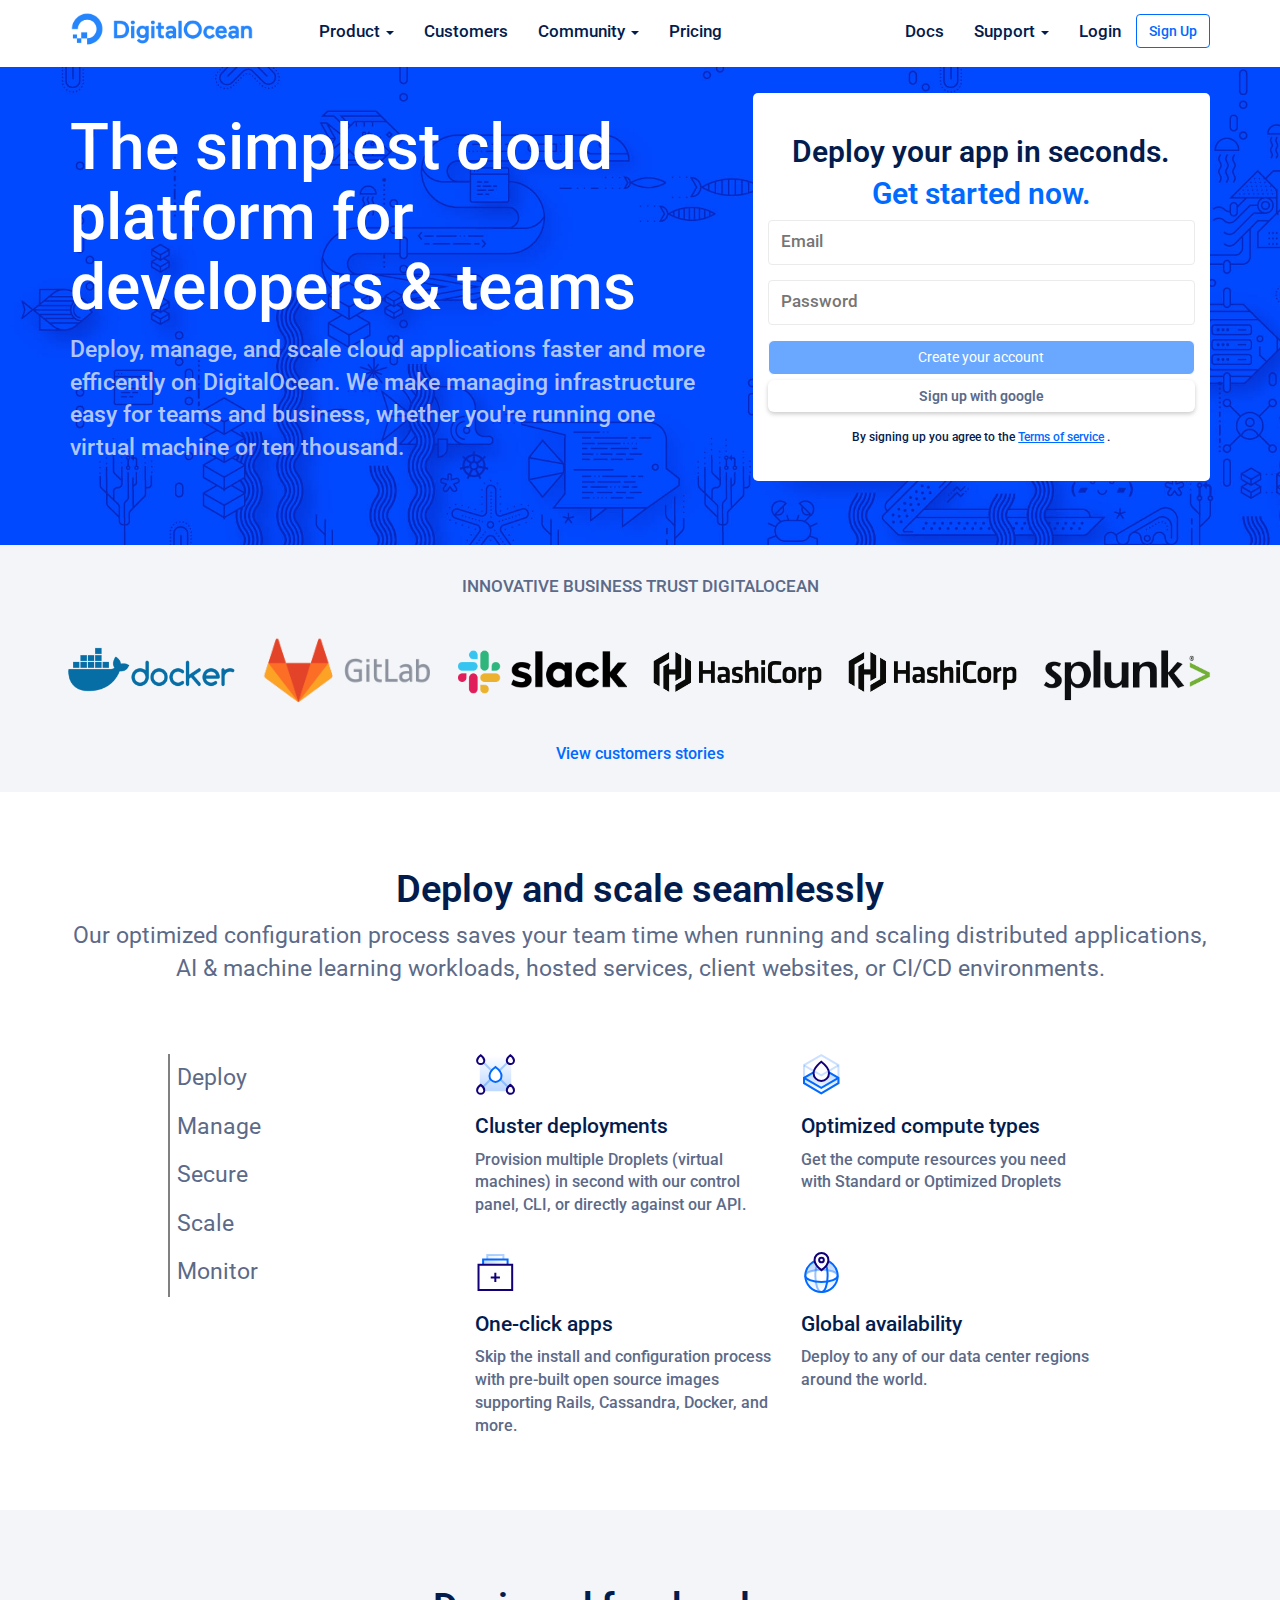
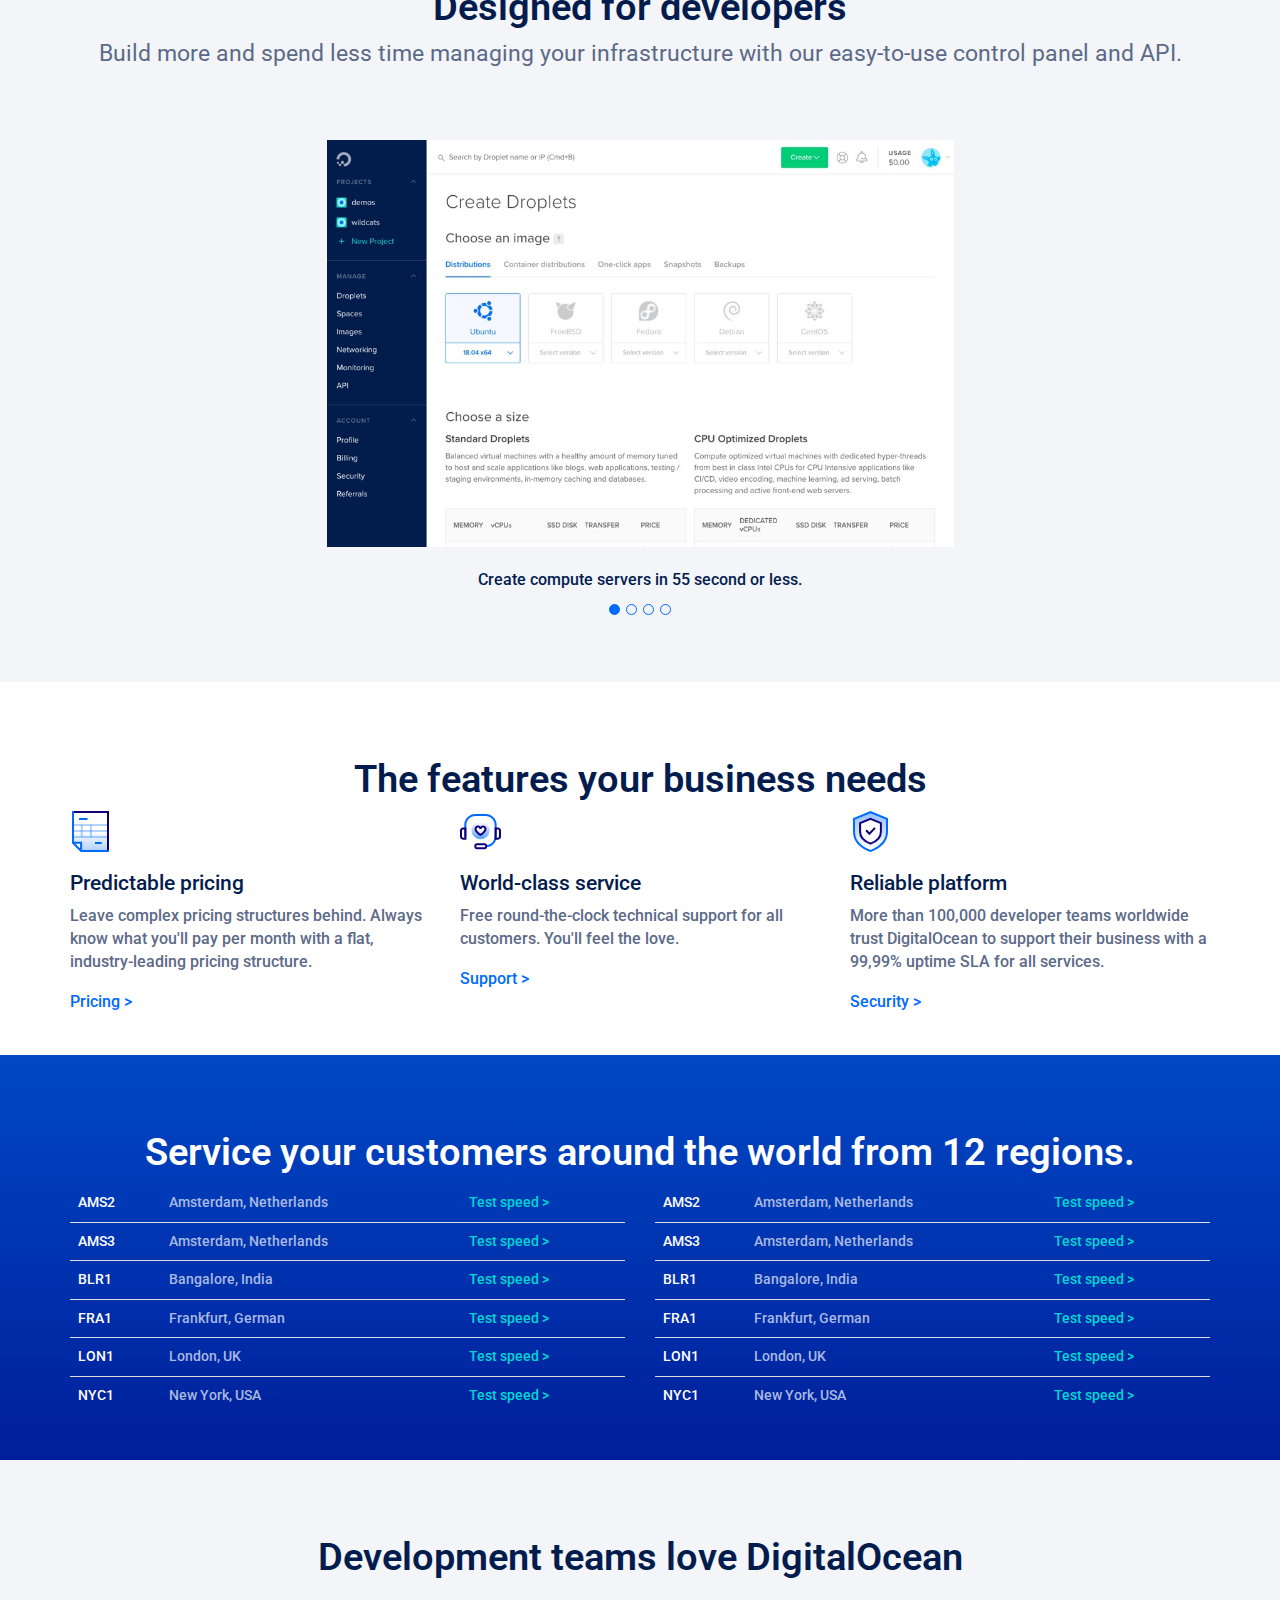
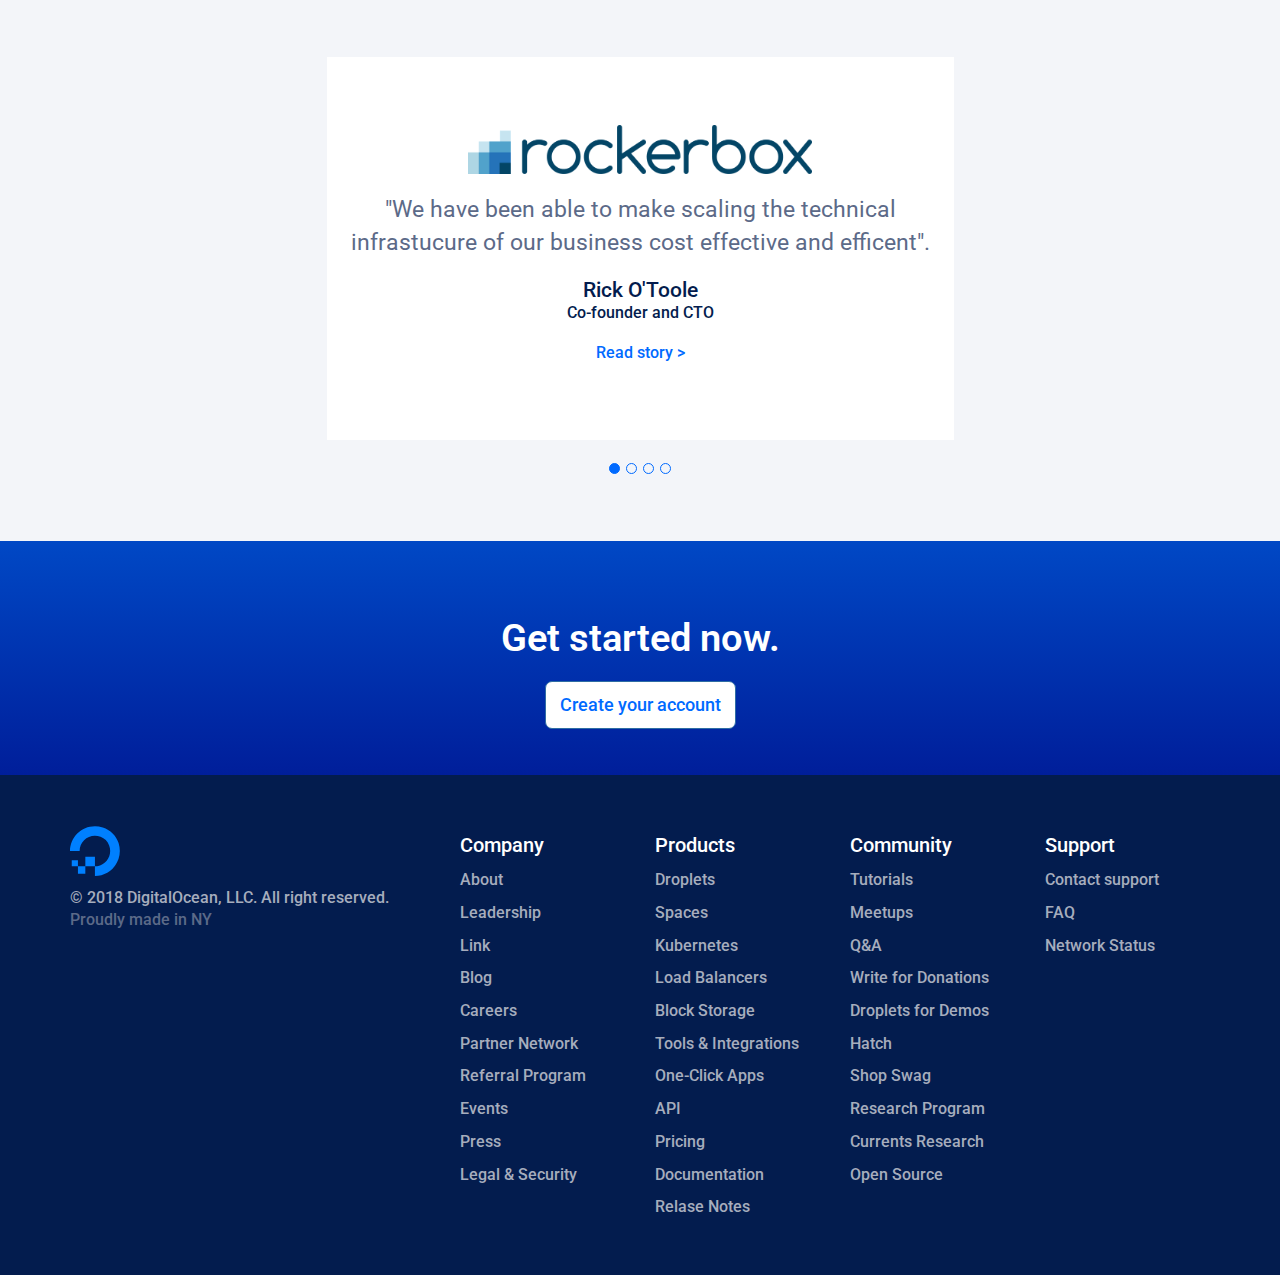
==== index.html @ a7e0d8a4 "Finito responsive a tutte le col" ====
<!DOCTYPE html>
<html lang="it">

<head>
    <meta charset="UTF-8">
    <meta http-equiv="X-UA-Compatible" content="IE=edge">
    <meta name="viewport" content="width=device-width, initial-scale=1.0">
    <link rel="stylesheet" href="https://maxcdn.bootstrapcdn.com/bootstrap/3.3.7/css/bootstrap.min.css" integrity="sha384-BVYiiSIFeK1dGmJRAkycuHAHRg32OmUcww7on3RYdg4Va+PmSTsz/K68vbdEjh4u" crossorigin="anonymous">
    <link rel="preconnect" href="https://fonts.gstatic.com">
    <link href="https://fonts.googleapis.com/css2?family=Roboto:wght@300;400;500;700;900&display=swap" rel="stylesheet">
    <link rel="stylesheet" href="https://cdnjs.cloudflare.com/ajax/libs/font-awesome/5.15.3/css/all.min.css" integrity="sha512-iBBXm8fW90+nuLcSKlbmrPcLa0OT92xO1BIsZ+ywDWZCvqsWgccV3gFoRBv0z+8dLJgyAHIhR35VZc2oM/gI1w==" crossorigin="anonymous" />
    <link rel="stylesheet" href="css/style.css">
    <title>Digital Ocean</title>
</head>

<body>

    <!-- Header -->
    <header>
        <!-- Navbar -->
        <nav class="navbar navbar-default">
            <div class="container">
                <div class="navbar-header">
                    <button type="button" class="navbar-toggle collapsed" data-toggle="collapse" data-target="#bs-example-navbar-collapse-1" aria-expanded="false">
                      <span class="sr-only">Toggle navigation</span>
                      <span class="icon-bar"></span>
                      <span class="icon-bar"></span>
                      <span class="icon-bar"></span>
                    </button>
                    <a class="navbar-brand" href="#">
                        <img src="img/logo.png" alt="Logo">
                    </a>
                </div>

                <div class="collapse navbar-collapse" id="bs-example-navbar-collapse-1">
                    <ul class="nav navbar-nav">
                        <li class="dropdown">
                            <a href="#" class="dropdown-toggle" data-toggle="dropdown" role="button" aria-haspopup="true" aria-expanded="false">Product <span class="caret"></span></a>
                            <ul class="dropdown-menu">
                                <li><a href="#">Action</a></li>
                                <li><a href="#">Another action</a></li>
                                <li><a href="#">Something else here</a></li>
                                <li role="separator" class="divider"></li>
                                <li><a href="#">Separated link</a></li>
                                <li role="separator" class="divider"></li>
                                <li><a href="#">One more separated link</a></li>
                            </ul>
                        </li>
                        <li class="active"><a href="#">Customers</a></li>
                        <li class="dropdown">
                            <a href="#" class="dropdown-toggle" data-toggle="dropdown" role="button" aria-haspopup="true" aria-expanded="false">Community <span class="caret"></span></a>
                            <ul class="dropdown-menu">
                                <li><a href="#">Action</a></li>
                                <li><a href="#">Another action</a></li>
                                <li><a href="#">Something else here</a></li>
                                <li role="separator" class="divider"></li>
                                <li><a href="#">Separated link</a></li>
                                <li role="separator" class="divider"></li>
                                <li><a href="#">One more separated link</a></li>
                            </ul>
                        </li>
                        <li><a href="#">Pricing</a></li>
                    </ul>
                    <ul class="nav navbar-nav navbar-right">
                        <li><a href="#">Docs</a></li>
                        <li class="dropdown">
                            <a href="#" class="dropdown-toggle" data-toggle="dropdown" role="button" aria-haspopup="true" aria-expanded="false">Support <span class="caret"></span></a>
                            <ul class="dropdown-menu">
                                <li><a href="#">Action</a></li>
                                <li><a href="#">Another action</a></li>
                                <li><a href="#">Something else here</a></li>
                                <li role="separator" class="divider"></li>
                                <li><a href="#">Separated link</a></li>
                            </ul>
                        </li>
                        <li><a href="#">Login</a></li>
                        <div id="sign-up-button" class="btn btn-default btn-blue">Sign Up</div>
                    </ul>
                </div>
            </div>
        </nav>
        <!-- /Navbar -->

        <!-- Jumbotron -->
        <div id="jumbotron">
            <div class="container">
                <div class="row">
                    <div class="col-xs-12 col-sm-7">
                        <h1>The simplest cloud platform for developers & teams</h1>
                        <p>Deploy, manage, and scale cloud applications faster and more efficently on DigitalOcean. We make managing infrastructure easy for teams and business, whether you're running one virtual machine or ten thousand.</p>
                    </div>
                    <div class="col-xs-12 col-sm-5">
                        <div class="jumbotron-login text-center">
                            <div class="login-box">
                                <div class="container-fluid">
                                    <h2>Deploy your app in seconds. <br>
                                        <div> Get started now.</div>
                                    </h2>
                                    <form>
                                        <div class="form-group">
                                            <input type="email" class="form-control" id="email" placeholder="Email">
                                        </div>
                                        <div class="form-group">
                                            <input type="password" class="form-control" id="password" placeholder="Password">
                                        </div>
                                    </form>
                                    <button type="button" class="btn btn-primary btn-lg btn-block">
                                        Create your account
                                    </button>
                                    <button id=login-btn class="btn btn-default btn-lg btn-block">
                                        <i class="fab fa-google"></i> Sign up with google
                                    </button>
                                    <div id="terms-services">
                                        By signing up you agree to the <a href="#">Terms of service</a> .
                                    </div>
                                </div>
                            </div>
                        </div>
                    </div>
                </div>
            </div>
        </div>
        <!-- Jumbotron -->

        <!-- Sponsorbar -->
        <div id="sponsorbar">
            <div class="container">
                <h3 class="text-uppercase">Innovative business trust digitalocean</h3>
                <div class="row">
                    <div class="col-xs-6 col-sm-2">
                        <img src="img/docker.svg" alt="Docker">
                    </div>

                    <div class="col-xs-6 col-sm-2">
                        <img src="img/gitlab.svg" alt="GitLab">
                    </div>

                    <div class="col-xs-6 col-sm-2">
                        <img src="img/slack.svg" alt="Slack">
                    </div>

                    <div class="col-xs-6 col-sm-2">
                        <img src="img/hashicorp.svg" alt="HashiCorp">
                    </div>

                    <div class="col-xs-6 col-sm-2">
                        <img src="img/hashicorp.svg" alt="HashiCorp">
                    </div>

                    <div class="col-xs-6 col-sm-2">
                        <img src="img/splunk.svg" alt="Splunk">
                    </div>
                </div>
            </div>
            <a href="#" class="blue-link">View customers stories <i class="fas fa-chevron-right"></i></a>
        </div>
        <!-- /Sponsorbar -->
    </header>

    <main>
        <!-- Section Deploy & Scale -->
        <section id="deploy-scale">
            <div class="container">
                <h2 class="text-center">Deploy and scale seamlessly</h2>
                <p class="text-center">Our optimized configuration process saves your team time when running and scaling distributed applications, AI & machine learning workloads, hosted services, client websites, or CI/CD environments. </p>
                <div class="row">
                    <div class="col-sm-3 col-sm-offset-1">
                        <ul>
                            <li><a href="#">Deploy</a></li>
                            <li><a href="#">Manage</a></li>
                            <li><a href="#">Secure</a></li>
                            <li><a href="#">Scale</a></li>
                            <li><a href="#">Monitor</a></li>
                        </ul>
                    </div>
                    <div class="col-sm-7">
                        <div class="container-fluid">
                            <div class="row">
                                <div class="col-sm-6">
                                    <img src="img/cluster-deploy.svg" alt="Cluster deploy">
                                    <h3>Cluster deployments</h3>
                                    <p>Provision multiple Droplets (virtual machines) in second with our control panel, CLI, or directly against our API.</p>
                                </div>
                                <div class="col-sm-6">
                                    <img src="img/optimized-compute.svg" alt="Optimized compute">
                                    <h3>Optimized compute types</h3>
                                    <p>Get the compute resources you need with Standard or Optimized Droplets</p>
                                </div>
                            </div>
                            <div class="row bottom-row">
                                <div class="col-sm-6">
                                    <img src="img/one-click.svg" alt="Folder">
                                    <h3>One-click apps</h3>
                                    <p>Skip the install and configuration process with pre-built open source images supporting Rails, Cassandra, Docker, and more.</p>
                                </div>
                                <div class="col-sm-6">
                                    <img src="img/global.svg" alt="Globe">
                                    <h3>Global availability</h3>
                                    <p>Deploy to any of our data center regions around the world.</p>
                                </div>
                            </div>
                        </div>
                    </div>
                </div>
            </div>
            </div>
            </div>
        </section>
        <!-- /Section Deploy & Scale -->

        <!-- Section deisgned for developers -->
        <section id="designed-for-dev">
            <div class="container text-center">
                <h2>Designed for developers</h2>
                <p>Build more and spend less time managing your infrastructure with our easy-to-use control panel and API.</p>
                <div class="image-box">
                    <i class="fas fa-chevron-left"></i>
                    <img src="img/slide.jpg" alt="Slide">
                    <i class="fas fa-chevron-right color-blue"></i>
                    <div>Create compute servers in 55 second or less.</div>
                    <ul>
                        <li class="select"></li>
                        <li></li>
                        <li></li>
                        <li></li>
                    </ul>
                </div>
            </div>
        </section>
        <!-- /Section deisgned for developers -->

        <!-- Features -->
        <section id="features">
            <div class="container">
                <h2 class="text-center">The features your business needs</h2>
                <div class="row">
                    <div class="col-sm-4">
                        <img src="img/pred-pricing.svg" alt="Predictable pricing">
                        <h3>Predictable pricing</h3>
                        <p>Leave complex pricing structures behind. Always know what you'll pay per month with a flat, industry-leading pricing structure.</p>
                        <a href="#" class="blue-link">Pricing ></a>
                    </div>
                    <div class="col-sm-4">
                        <img src="img/world-class.svg" alt="World-class service">
                        <h3>World-class service</h3>
                        <p>Free round-the-clock technical support for all customers. You'll feel the love.</p>
                        <a href="#" class="blue-link">Support ></a>
                    </div>
                    <div class="col-sm-4">
                        <img src="img/reliable-platform.svg" alt="Reliable platform">
                        <h3>Reliable platform</h3>
                        <p>More than 100,000 developer teams worldwide trust DigitalOcean to support their business with a 99,99% uptime SLA for all services.</p>
                        <a href="#" class="blue-link">Security ></a>
                    </div>
                </div>
            </div>
        </section>
        <!-- /Features -->

        <!-- Speed test -->
        <section id="speed-test">
            <div class="container">
                <h2 class="text-center">Service your customers around the world from 12 regions.</h2>
                <div class="row">
                    <div class="col-sm-6">
                        <table class="table">
                            <tr>
                                <td>AMS2</td>
                                <td>Amsterdam, Netherlands</td>
                                <td><a href="#" class="lightblue-link">Test speed ></a></td>
                            </tr>
                            <tr>
                                <td>AMS3</td>
                                <td>Amsterdam, Netherlands</td>
                                <td><a href="#" class="lightblue-link">Test speed ></a></td>
                            </tr>
                            <tr>
                                <td>BLR1</td>
                                <td>Bangalore, India</td>
                                <td><a href="#" class="lightblue-link">Test speed ></a></td>
                            </tr>
                            <tr>
                                <td>FRA1</td>
                                <td>Frankfurt, German</td>
                                <td><a href="#" class="lightblue-link">Test speed ></a></td>
                            </tr>
                            <tr>
                                <td>LON1</td>
                                <td>London, UK</td>
                                <td><a href="#" class="lightblue-link">Test speed ></a></td>
                            </tr>
                            <tr>
                                <td>NYC1</td>
                                <td>New York, USA</td>
                                <td><a href="#" class="lightblue-link">Test speed ></a></td>
                            </tr>
                        </table>
                    </div>
                    <div class="col-sm-6">
                        <table class="table">
                            <tr>
                                <td>AMS2</td>
                                <td>Amsterdam, Netherlands</td>
                                <td><a href="#" class="lightblue-link">Test speed ></a></td>
                            </tr>
                            <tr>
                                <td>AMS3</td>
                                <td>Amsterdam, Netherlands</td>
                                <td><a href="#" class="lightblue-link">Test speed ></a></td>
                            </tr>
                            <tr>
                                <td>BLR1</td>
                                <td>Bangalore, India</td>
                                <td><a href="#" class="lightblue-link">Test speed ></a></td>
                            </tr>
                            <tr>
                                <td>FRA1</td>
                                <td>Frankfurt, German</td>
                                <td><a href="#" class="lightblue-link">Test speed ></a></td>
                            </tr>
                            <tr>
                                <td>LON1</td>
                                <td>London, UK</td>
                                <td><a href="#" class="lightblue-link">Test speed ></a></td>
                            </tr>
                            <tr>
                                <td>NYC1</td>
                                <td>New York, USA</td>
                                <td><a href="#" class="lightblue-link">Test speed ></a></td>
                            </tr>
                        </table>
                    </div>
                </div>
            </div>
        </section>
        <!-- Speed test -->

        <!-- Developers love Digital Ocean -->
        <section id="developers-love-do" class="text-center">
            <div class="container">
                <h2>Development teams love DigitalOcean</h2>
                <div class="image-box">
                    <i class="fas fa-chevron-left"></i>
                    <div class="rockerbox-box">
                        <img src="img/rockerbox.png" alt="Rockerbox">
                        <p>"We have been able to make scaling the technical infrastucure of our business cost effective and efficent".</p>
                        <h3>Rick O'Toole</h3>
                        <p class="color-blue">Co-founder and CTO</p>
                        <a href="#" class="blue-link">Read story ></a>
                    </div>
                    <i class="fas fa-chevron-right color-blue"></i>
                    <ul>
                        <li class="select"></li>
                        <li></li>
                        <li></li>
                        <li></li>
                    </ul>
                </div>
            </div>
        </section>
        <!-- /Developers love Digital Ocean -->
    </main>

    <footer>
        <section id="footer-up">
            <div class="container text-center">
                <h2>Get started now.</h2>
                <button type="button" class="btn btn-primary">Create your account</button>
            </div>
        </section>

        <section id="footer-bottom">
            <div class="container">
                <div class="row">
                    <div class="col-lg-4">
                        <img src="img/logo-small.svg" alt="Logo">
                        <p><span>&copy; 2018 DigitalOcean, LLC. All right reserved. </span><br> Proudly made in NY</p>
                        <div>
                            <i class="fab fa-twitter"></i>
                            <i class="fab fa-facebook-square"></i>
                            <i class="fab fa-instagram"></i>
                            <i class="fab fa-youtube"></i>
                            <i class="fab fa-linkedin"></i>
                        </div>
                    </div>

                    <div class="col-xs-12 col-sm-6 col-lg-2">
                        <ul>
                            <li>Company</li>
                            <li>About</li>
                            <li>Leadership</li>
                            <li>Link</li>
                            <li>Blog</li>
                            <li>Careers</li>
                            <li>Partner Network</li>
                            <li>Referral Program</li>
                            <li>Events</li>
                            <li>Press</li>
                            <li>Legal & Security</li>
                        </ul>
                    </div>
                    <div class="col-xs-12 col-sm-6 col-lg-2">
                        <ul>
                            <li>Products</li>
                            <li>Droplets</li>
                            <li>Spaces</li>
                            <li>Kubernetes</li>
                            <li>Load Balancers</li>
                            <li>Block Storage</li>
                            <li>Tools & Integrations</li>
                            <li>One-Click Apps</li>
                            <li>API</li>
                            <li>Pricing</li>
                            <li>Documentation</li>
                            <li>Relase Notes</li>
                        </ul>
                    </div>
                    <div class="col-xs-12 col-sm-6 col-lg-2">
                        <ul>
                            <li>Community</li>
                            <li>Tutorials</li>
                            <li>Meetups</li>
                            <li>Q&A</li>
                            <li>Write for Donations</li>
                            <li>Droplets for Demos</li>
                            <li>Hatch</li>
                            <li>Shop Swag</li>
                            <li>Research Program</li>
                            <li>Currents Research</li>
                            <li>Open Source</li>
                        </ul>
                    </div>
                    <div class="col-xs-12 col-sm-6 col-lg-2">
                        <ul>
                            <li>Support</li>
                            <li>Contact support</li>
                            <li>FAQ</li>
                            <li>Network Status</li>
                        </ul>
                    </div>
                </div>
            </div>
        </section>
    </footer>

    <script src="https://ajax.googleapis.com/ajax/libs/jquery/1.12.4/jquery.min.js"></script>
    <script src="https://maxcdn.bootstrapcdn.com/bootstrap/3.3.7/js/bootstrap.min.js" integrity="sha384-Tc5IQib027qvyjSMfHjOMaLkfuWVxZxUPnCJA7l2mCWNIpG9mGCD8wGNIcPD7Txa" crossorigin="anonymous"></script>
</body>

</html>
---- css/style.css ----
/* Debug */


/* /Debug */


/* Common */

body {
    font-family: 'Roboto', sans-serif;
}

.btn-blue {
    color: #006AFF;
    border-color: #006AFF;
}

.blue-link {
    display: inline-block;
    padding-bottom: 1%;
    font-size: 16px;
    color: #006AFF;
}

.lightblue-link {
    display: inline-block;
    padding-bottom: 1%;
    font-size: 14px;
    color: #00D5D1;
}


/* Text Rules */

body {
    color: #5C6A88;
    font-size: 23px;
    font-weight: 500;
}

.color-blue {
    color: #031C4E;
}

h1 {
    font-size: 64px;
    color: white;
}

h2 {
    padding-top: 5%;
    font-weight: 600;
    color: #031C4E;
    font-size: 38px;
}

h3 {
    font-size: 21px;
}

main h3 {
    color: #031C4E;
}

h1+p,
h2+p,
[src*=rockerbox]+p {
    font-weight: 400;
    font-size: 23px;
}

p {
    font-size: 16px;
    font-weight: 500;
}

tr {
    font-size: 14px;
}


/* Header */


/* Navbar */

.navbar {
    margin-bottom: 15px;
}

.navbar-default {
    font-weight: 500;
    font-size: 17px;
    border-color: transparent;
    background-color: #FFFFFF
}

.navbar-nav {
    margin-left: 10%;
}

.navbar-nav.navbar-right {
    margin-left: 0;
}

.navbar-brand>img {
    height: 100%;
    margin: 3% 0 0 35%;
    transform: scale(1.7);
}

.navbar-default .navbar-nav>li>a {
    padding-top: 20px;
    padding-bottom: 10px;
    color: #031C4E;
}

#sign-up-button {
    margin-top: 4%;
    font-weight: 500;
}

.navbar-default .navbar-nav>.active>a {
    color: #031C4E;
    background-color: transparent;
}


/* /Navbar */


/* Jumbotron */

#jumbotron {
    padding: 2% 0 5%;
    background-image: url(../img/bg-banner-home.jpg);
    background-size: cover;
}

#jumbotron p {
    font-weight: 500;
    color: rgba(255, 255, 255, 0.7);
}

.login-box {
    border-radius: 5px;
    background-color: white;
}

.login-box h2 {
    font-size: 30px;
    margin-top: 10%;
    padding: 0;
}

.login-box h2>div {
    margin: 2% 0;
    color: #006AFF;
}

.form-control {
    height: 45px;
    box-shadow: unset;
    border-color: rgb(235, 235, 235);
}

.form-control::placeholder {
    font-size: 17px;
    color: #757575;
}

.login-box .btn-lg {
    font-size: 14px;
    padding: 7px 16px;
}

.login-box .btn-primary {
    border-color: unset;
    background-color: #006AFF95;
}

#login-btn {
    position: relative;
    border-style: none;
    font-weight: 600;
    color: #5C6A88;
    box-shadow: 0px 2px 4px #88888870;
}

#login-btn>[class*="google"] {
    position: absolute;
    left: 5%;
    background: conic-gradient(from -45deg, #ea4335 110deg, #4285f4 90deg 180deg, #34a853 180deg 270deg, #fbbc05 270deg) 73% 55%/150% 150% no-repeat;
    -webkit-background-clip: text;
    background-clip: text;
    color: transparent;
    -webkit-text-fill-color: transparent;
    font-size: 18px;
}

#terms-services {
    margin: 4% 0 8%;
    font-size: 12px;
    color: #031C4E;
}

#terms-services>a {
    color: #006AFF;
    text-decoration: underline;
}


/* /Jumbotron */

#sponsorbar {
    padding: 1% 0;
    text-align: center;
    background-color: #F3F5F9;
}

#sponsorbar h3 {
    font-size: 17px;
}

#sponsorbar [class*=col-] {
    position: relative;
    min-height: 130px;
}

#sponsorbar img {
    position: absolute;
    top: 50%;
    left: 50%;
    transform: translate(-50%, -50%);
    width: 90%;
}


/* Main */

main h2+p {
    margin-bottom: 6%;
}

#deploy-scale ul {
    padding-left: 0;
    border-width: 0 0 0 2px;
    border-style: solid;
    border-color: grey;
    list-style: none;
}

#deploy-scale .bottom-row {
    margin-top: 4%;
    margin-bottom: 10%;
}

#deploy-scale a {
    font-weight: 400;
    color: #5C6A88;
}

#deploy-scale li {
    padding: 3%;
}


/* Designed for developers */

#designed-for-dev {
    background-color: #F3F5F9;
}

.image-box img {
    width: 55%;
    margin: 0 1%;
}

.image-box [class*=chevron-] {
    font-size: 38px;
}

#designed-for-dev .image-box>div {
    padding-top: 2%;
    font-size: 16px;
    color: #031C4E;
}

.image-box>ul {
    margin-bottom: 5%;
    padding: 0;
    list-style: none;
}

.image-box li {
    display: inline-block;
    height: 11px;
    width: 11px;
    border: 1px solid#006AFF;
    border-radius: 50%;
}

.image-box li.select {
    background-color: #006AFF;
}


/* Features */

#features {
    padding-bottom: 3%;
}


/* Speed test */

#speed-test {
    padding-bottom: 2%;
    background: linear-gradient(rgb(0, 72, 197), rgb(0, 30, 154));
}

#speed-test h2 {
    color: white;
}

#speed-test tr:first-child>td {
    border-top: none;
}

#speed-test tr>td:nth-child(2) {
    color: rgb(170, 185, 225);
}

#speed-test tr>td:first-child {
    color: white;
}


/* Developers love Digital Ocean */

#developers-love-do {
    background-color: #F3F5F9;
}

.rockerbox-box {
    display: inline-block;
    width: 55%;
    background-color: white;
}

.image-box>div.rockerbox-box {
    margin: 6% 1% 1%;
    padding: 6% 0;
}

[src*=rockerbox]+p {
    margin: 20px 0 10px;
}

.rockerbox-box>h3 {
    margin-bottom: 0;
}

#developers-love-do [class*="chevron"] {
    transform: translateY(-250%);
}


/* Footer */

#footer-up {
    background: linear-gradient(rgb(0, 72, 197), rgb(0, 30, 154));
}

#footer-up h2 {
    color: white;
}

#footer-up .btn {
    margin: 1% 0 4%;
    padding: 10px 14px;
    border-radius: 7px;
    font-size: 18px;
    font-weight: 500;
}

#footer-up .btn-primary {
    background-color: white;
    color: #006AFF;
}

#footer-bottom {
    padding: 4%;
    background-color: #031C4E;
}

#footer-bottom p {
    margin-top: 3%;
}

#footer-bottom p>span,
#footer-bottom i {
    color: rgb(166, 173, 189);
}

#footer-bottom i {
    margin-right: 3%;
}

#footer-bottom ul {
    margin: 0;
    padding: 0;
    list-style: none;
}

#footer-bottom li {
    padding: 3% 0;
    font-size: 16px;
    font-weight: 500;
    color: rgb(166, 173, 189);
}

#footer-bottom ul>li:first-child {
    font-size: 20px;
    color: white;
}
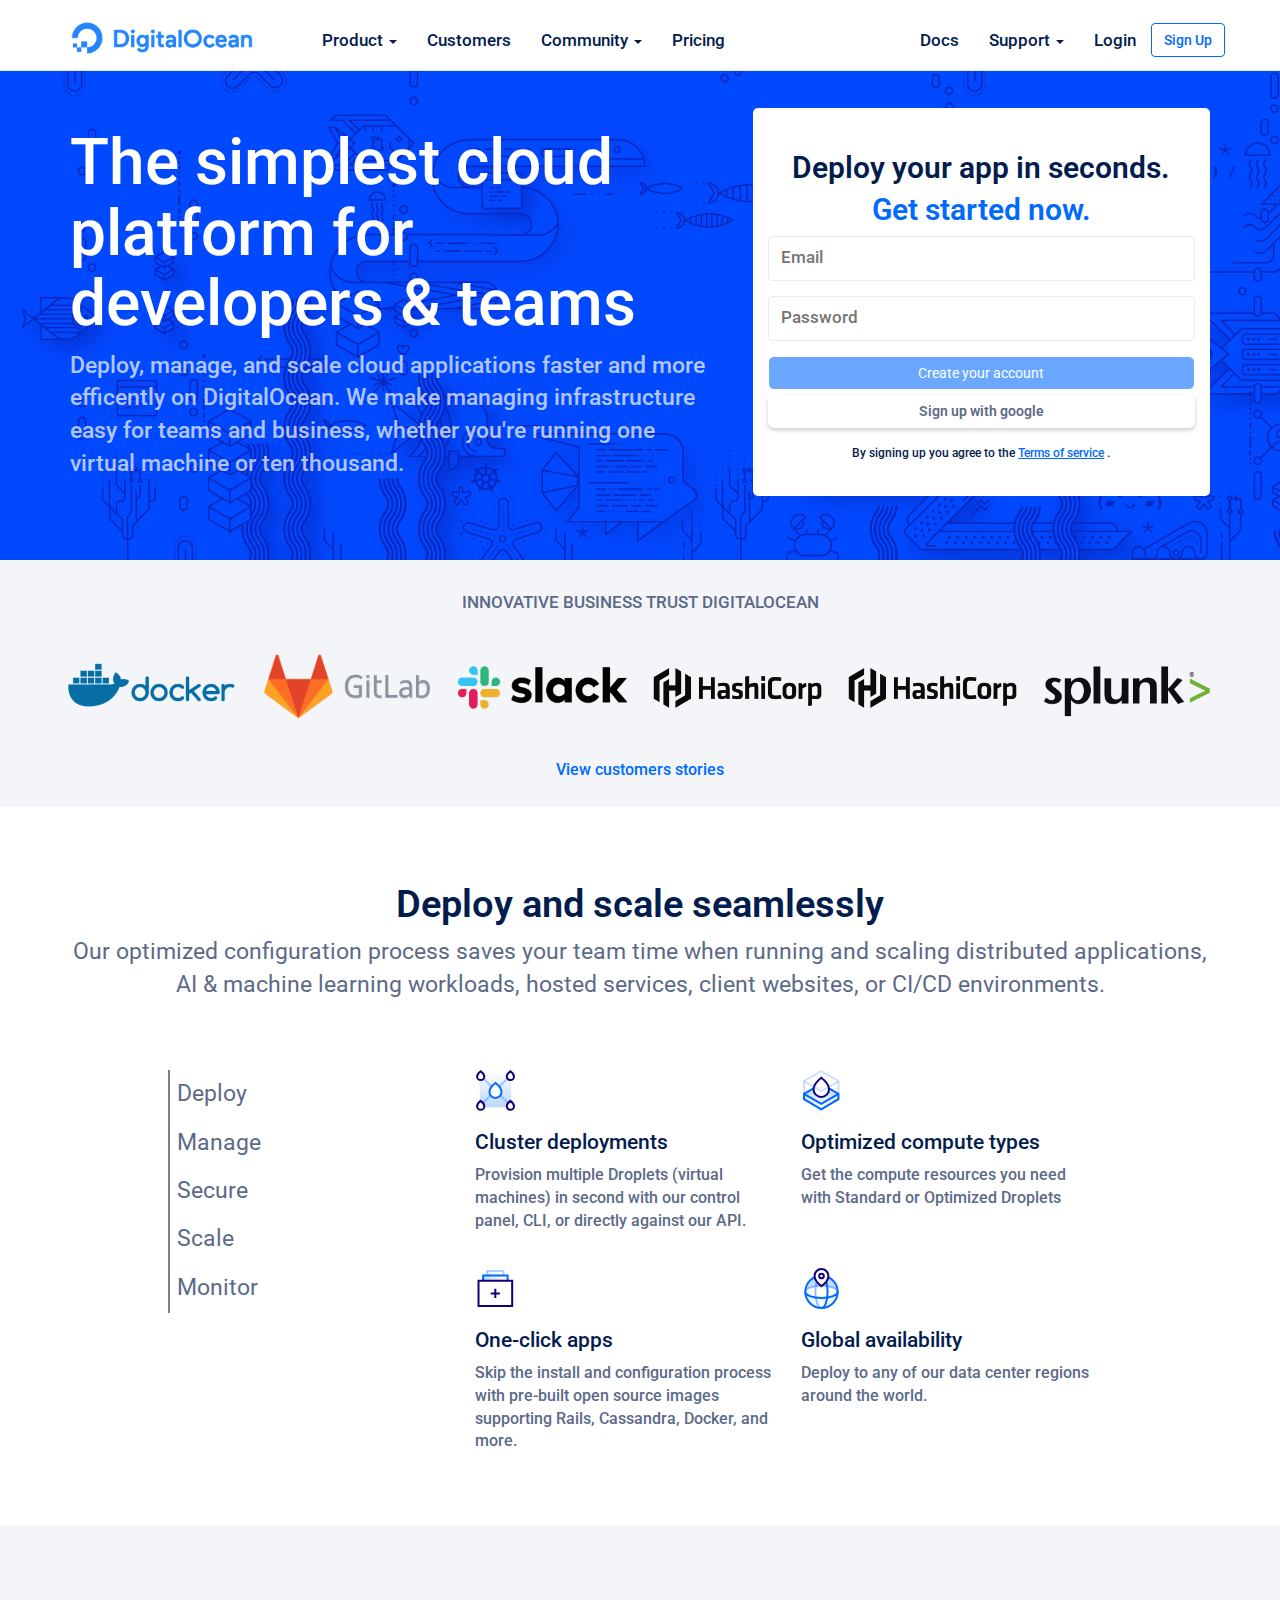
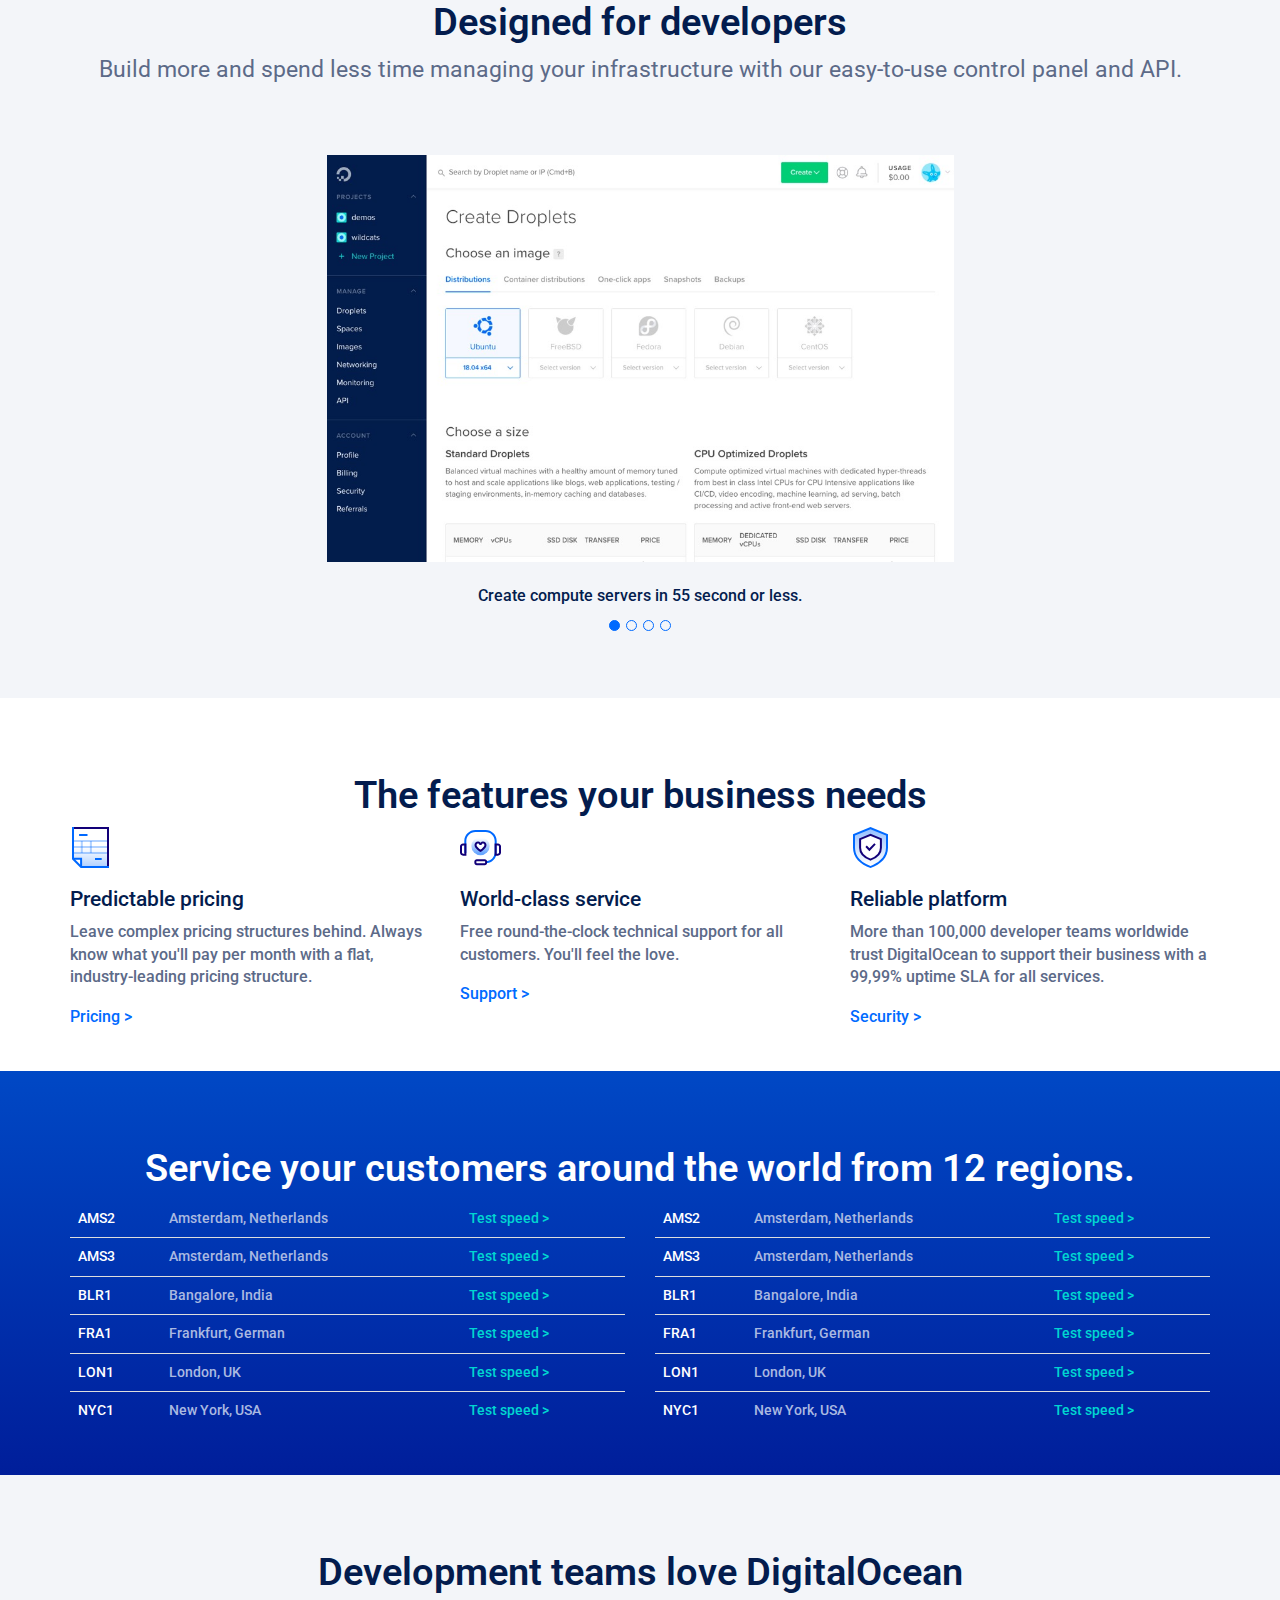
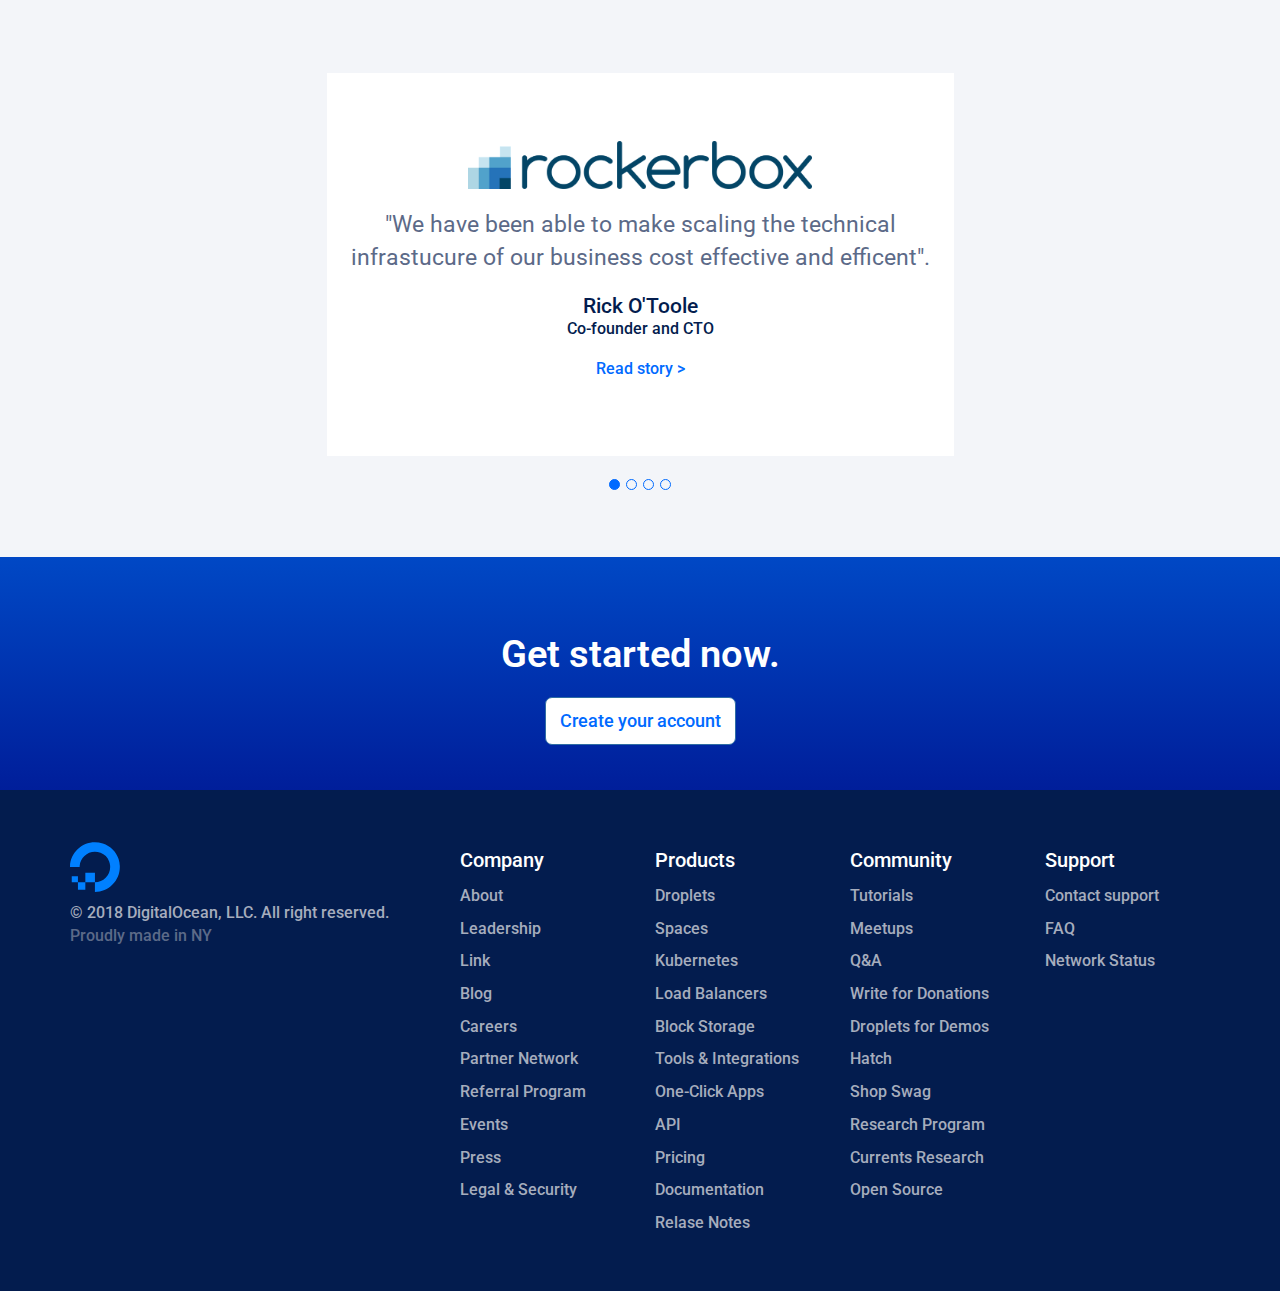
==== commit c45fc2c8: "Aggiunta navbar fixed" ====
--- a/index.html
+++ b/index.html
@@ -18,7 +18,7 @@
     <!-- Header -->
     <header>
         <!-- Navbar -->
-        <nav class="navbar navbar-default">
+        <nav class="navbar navbar-default navbar-fixed-top">
             <div class="container">
                 <div class="navbar-header">
                     <button type="button" class="navbar-toggle collapsed" data-toggle="collapse" data-target="#bs-example-navbar-collapse-1" aria-expanded="false">
--- a/css/style.css
+++ b/css/style.css
@@ -84,14 +84,11 @@
 
 /* Navbar */
 
-.navbar {
-    margin-bottom: 15px;
-}
+.navbar {}
 
 .navbar-default {
-    font-weight: 500;
+    padding: 10px 0;
     font-size: 17px;
-    border-color: transparent;
     background-color: #FFFFFF
 }
 
@@ -132,7 +129,8 @@
 /* Jumbotron */
 
 #jumbotron {
-    padding: 2% 0 5%;
+    margin-top: 70px;
+    padding: 3% 0 5%;
     background-image: url(../img/bg-banner-home.jpg);
     background-size: cover;
 }
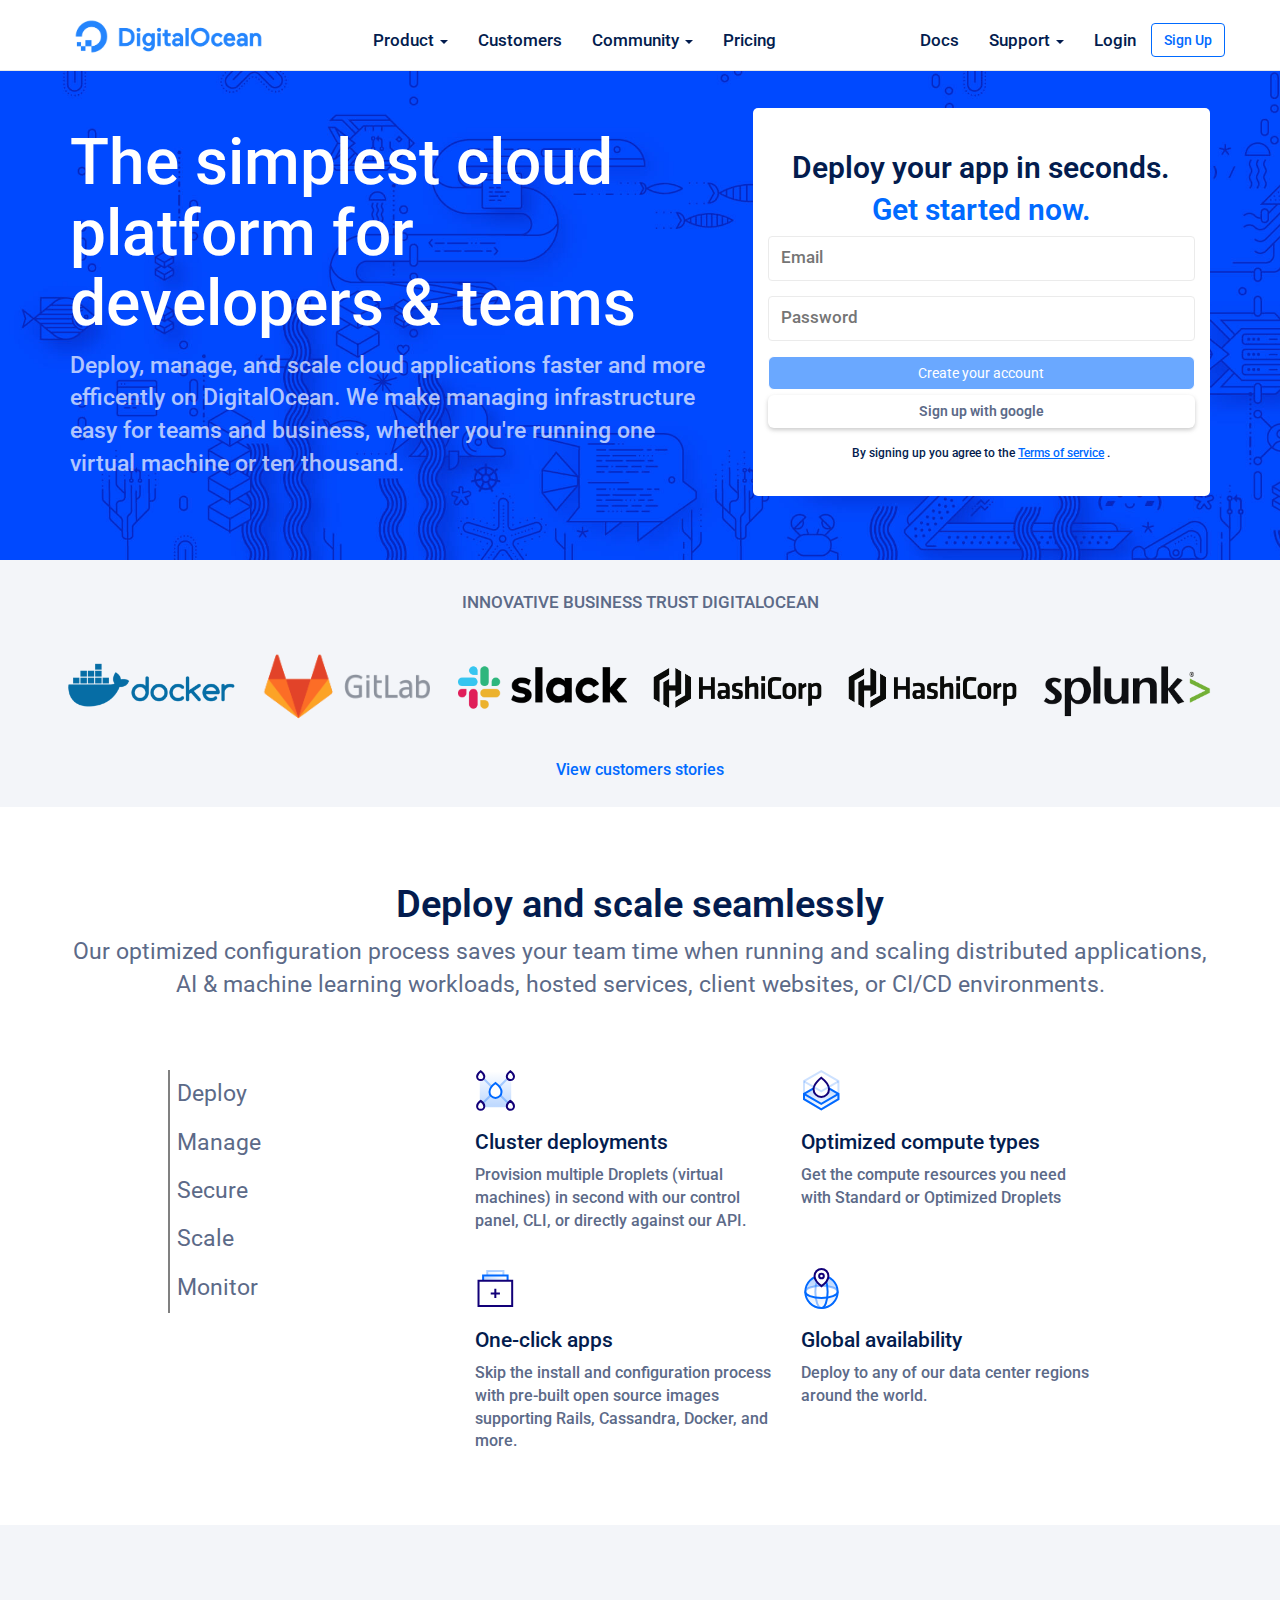
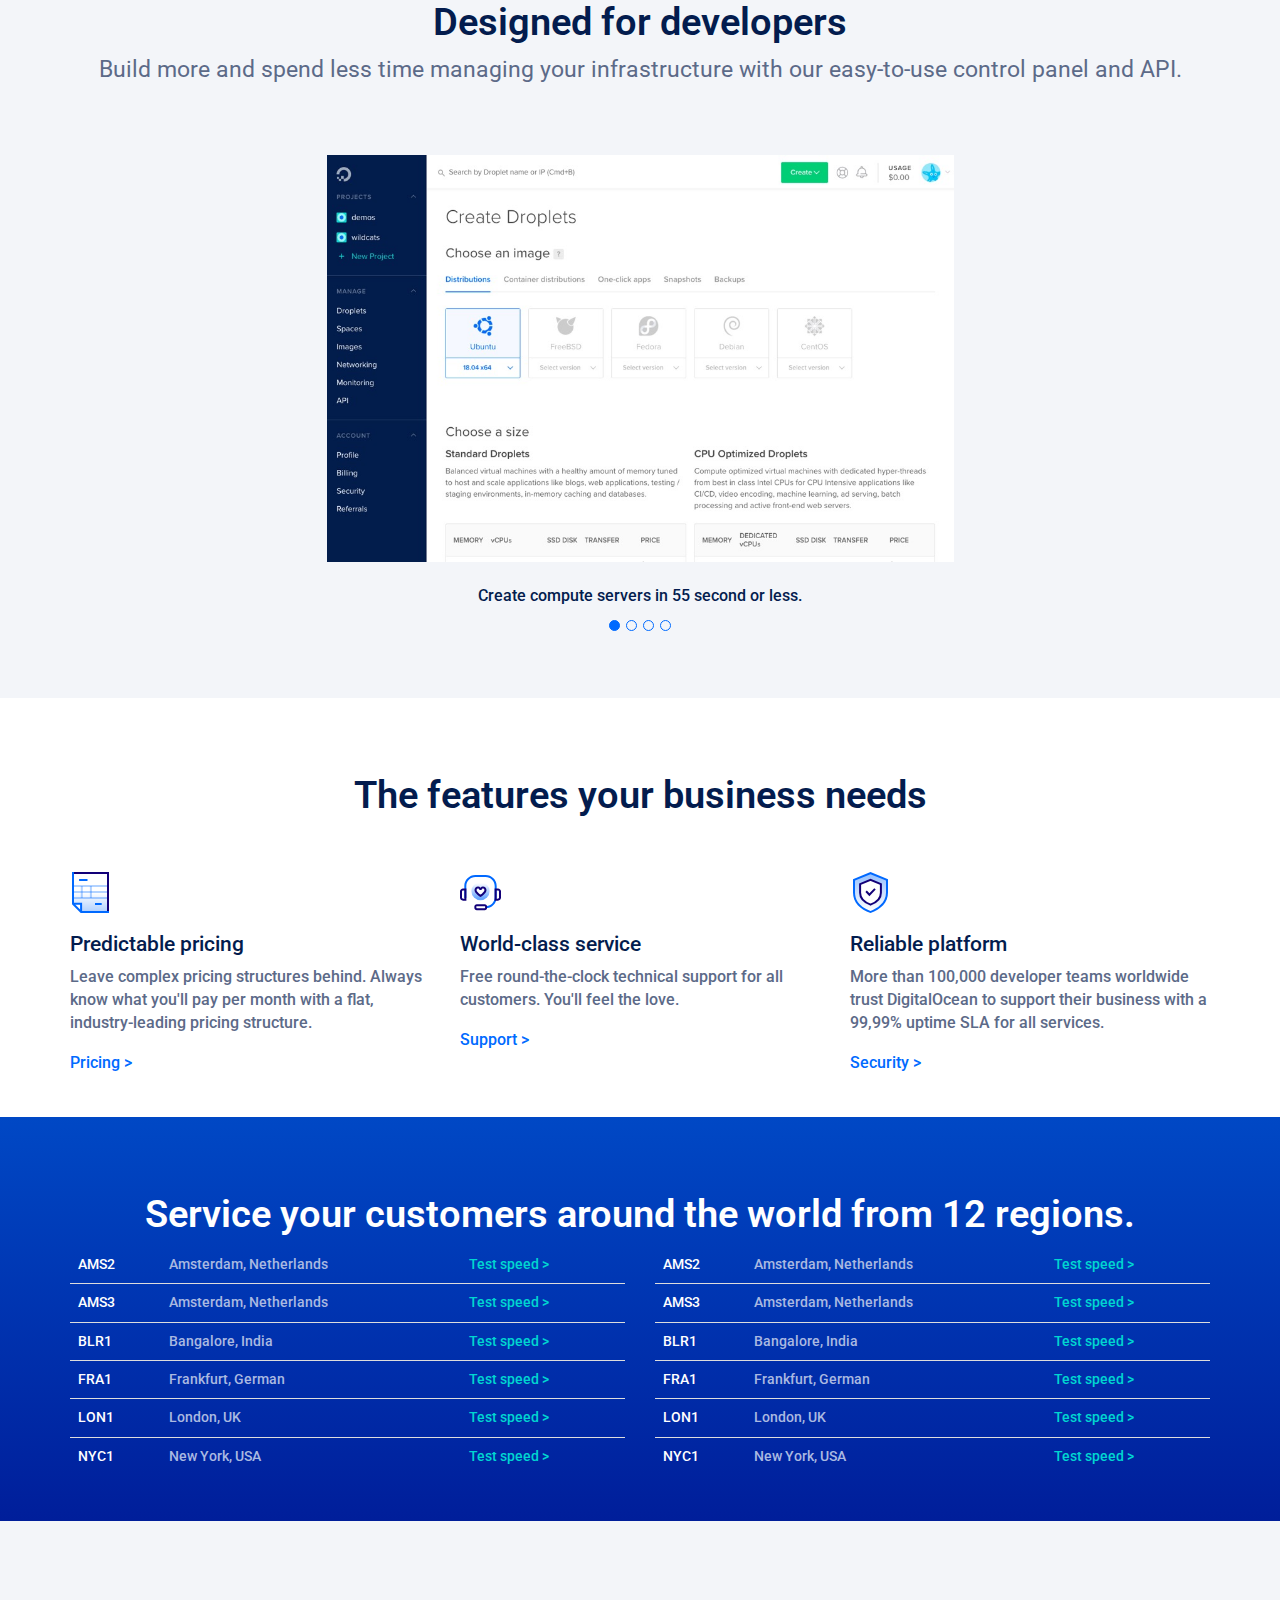
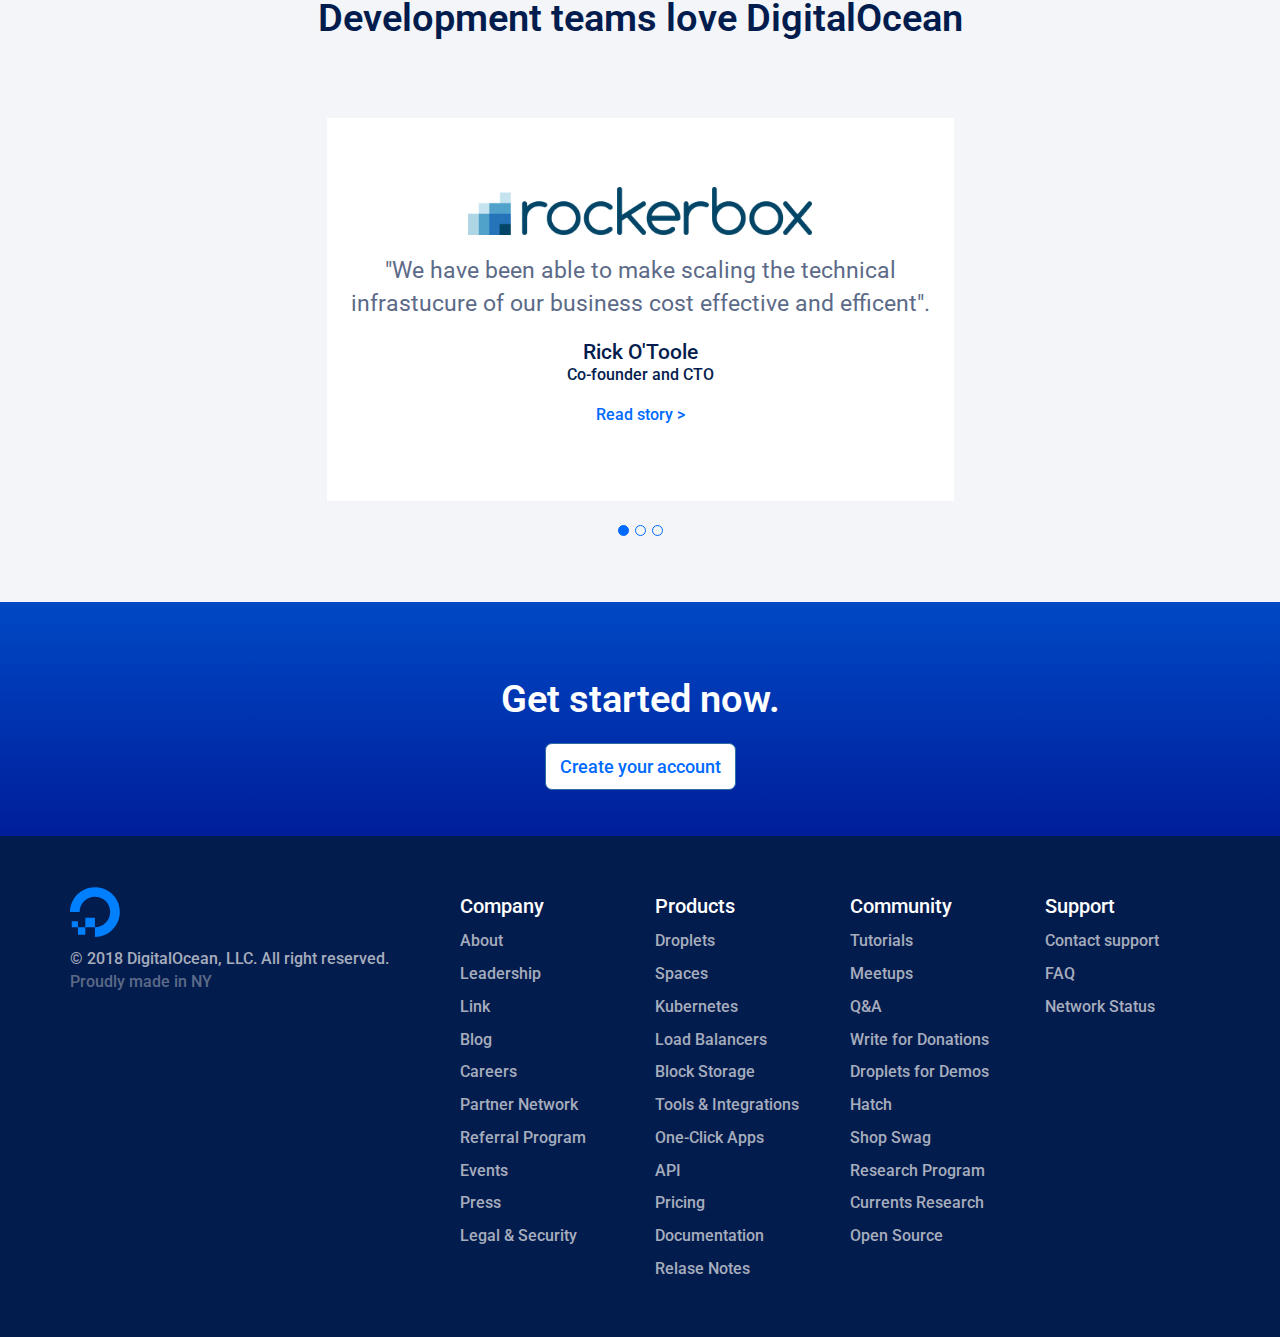
==== commit f1ca742a: "Completamento responsive Tablet" ====
--- a/index.html
+++ b/index.html
@@ -262,7 +262,7 @@
             <div class="container">
                 <h2 class="text-center">Service your customers around the world from 12 regions.</h2>
                 <div class="row">
-                    <div class="col-sm-6">
+                    <div class="col-sm-12 col-md-6">
                         <table class="table">
                             <tr>
                                 <td>AMS2</td>
@@ -296,7 +296,7 @@
                             </tr>
                         </table>
                     </div>
-                    <div class="col-sm-6">
+                    <div class="col-sm-12 col-md-6">
                         <table class="table">
                             <tr>
                                 <td>AMS2</td>
@@ -353,7 +353,6 @@
                         <li class="select"></li>
                         <li></li>
                         <li></li>
-                        <li></li>
                     </ul>
                 </div>
             </div>
@@ -372,7 +371,7 @@
         <section id="footer-bottom">
             <div class="container">
                 <div class="row">
-                    <div class="col-lg-4">
+                    <div class="col-xs-12 col-md-4">
                         <img src="img/logo-small.svg" alt="Logo">
                         <p><span>&copy; 2018 DigitalOcean, LLC. All right reserved. </span><br> Proudly made in NY</p>
                         <div>
@@ -384,7 +383,7 @@
                         </div>
                     </div>
 
-                    <div class="col-xs-12 col-sm-6 col-lg-2">
+                    <div class="col-xs-12 col-sm-6 col-md-2">
                         <ul>
                             <li>Company</li>
                             <li>About</li>
@@ -399,7 +398,7 @@
                             <li>Legal & Security</li>
                         </ul>
                     </div>
-                    <div class="col-xs-12 col-sm-6 col-lg-2">
+                    <div class="col-xs-12 col-sm-6 col-md-2">
                         <ul>
                             <li>Products</li>
                             <li>Droplets</li>
@@ -415,7 +414,7 @@
                             <li>Relase Notes</li>
                         </ul>
                     </div>
-                    <div class="col-xs-12 col-sm-6 col-lg-2">
+                    <div class="col-xs-12 col-sm-6 col-md-2 mar-top5">
                         <ul>
                             <li>Community</li>
                             <li>Tutorials</li>
@@ -430,7 +429,7 @@
                             <li>Open Source</li>
                         </ul>
                     </div>
-                    <div class="col-xs-12 col-sm-6 col-lg-2">
+                    <div class="col-xs-12 col-sm-6 col-md-2 mar-top5">
                         <ul>
                             <li>Support</li>
                             <li>Contact support</li>
--- a/css/style.css
+++ b/css/style.css
@@ -84,8 +84,6 @@
 
 /* Navbar */
 
-.navbar {}
-
 .navbar-default {
     padding: 10px 0;
     font-size: 17px;
@@ -101,9 +99,8 @@
 }
 
 .navbar-brand>img {
-    height: 100%;
-    margin: 3% 0 0 35%;
-    transform: scale(1.7);
+    height: 70%;
+    margin: 5% 0 0 10%;
 }
 
 .navbar-default .navbar-nav>li>a {
@@ -309,6 +306,10 @@
     padding-bottom: 3%;
 }
 
+#features h2 {
+    padding-bottom: 4%;
+}
+
 
 /* Speed test */
 
@@ -421,4 +422,120 @@
 #footer-bottom ul>li:first-child {
     font-size: 20px;
     color: white;
+}
+
+.navbar-brand {
+    padding: 0;
+}
+
+@media screen and (min-width: 1200px) {
+    #jumbotron,
+    #sponsorbar,
+    #designed-for-dev,
+    #speed-test,
+    #developers-love-do,
+    #footer-up,
+    #footer-bottom {
+        min-width: 1250px;
+    }
+}
+
+@media (max-width: 1199px) {
+    h1 {
+        font-size: 48px;
+    }
+    nav.navbar>div.container:first-child {
+        width: unset;
+        padding-right: 15px;
+        padding-left: 15px;
+        margin-right: auto;
+        margin-left: auto;
+    }
+    .navbar-header {
+        float: none;
+    }
+    .navbar-left {
+        float: none !important;
+    }
+    .navbar-right {
+        float: right !important;
+    }
+    .navbar-toggle {
+        display: block;
+    }
+    .navbar-collapse {
+        border-top: 1px solid transparent;
+        box-shadow: inset 0 1px 0 rgba(255, 25255, 0.1);
+    }
+    .navbar-fixed-top {
+        top: 0;
+        border-width: 0 0 1px;
+    }
+    .navbar-collapse.collapse {
+        display: none!important;
+    }
+    .navbar-nav {
+        margin-top: 7.5px;
+        margin-left: 0;
+    }
+    .navbar-nav>li {
+        float: none;
+    }
+    .navbar-nav>li>a {
+        padding-top: 10px;
+        padding-bottom: 10px;
+    }
+    .collapse.in {
+        display: block !important;
+    }
+    .navbar-brand {
+        display: inline-block;
+        float: none;
+    }
+    .navbar-form.form-inline {
+        display: inline-block;
+        border-color: transparent;
+        margin: 4px;
+        padding: 5px;
+    }
+    .navbar-form .form-control {
+        display: inline-block;
+        width: auto;
+        vertical-align: middle;
+    }
+}
+
+@media screen and (min-width: 768px) and (max-width:991px) {
+    body {
+        font-size: 21px;
+    }
+    h1 {
+        font-size: 40px;
+    }
+    h1+p,
+    h2+p,
+    [src*=rockerbox]+p {
+        font-size: 21px;
+    }
+    h2 {
+        font-size: 34px;
+    }
+    .image-box img {
+        padding: 5% 0 0;
+    }
+    #designed-for-dev .image-box>div {
+        padding-bottom: 5%;
+    }
+    #footer-up .btn {
+        margin: 1% 0 6%;
+    }
+    #footer-bottom i {
+        margin-right: 1%;
+    }
+    #footer-bottom li {
+        padding: 4px 0;
+    }
+    .mar-top5 {
+        margin-top: 5%;
+    }
 }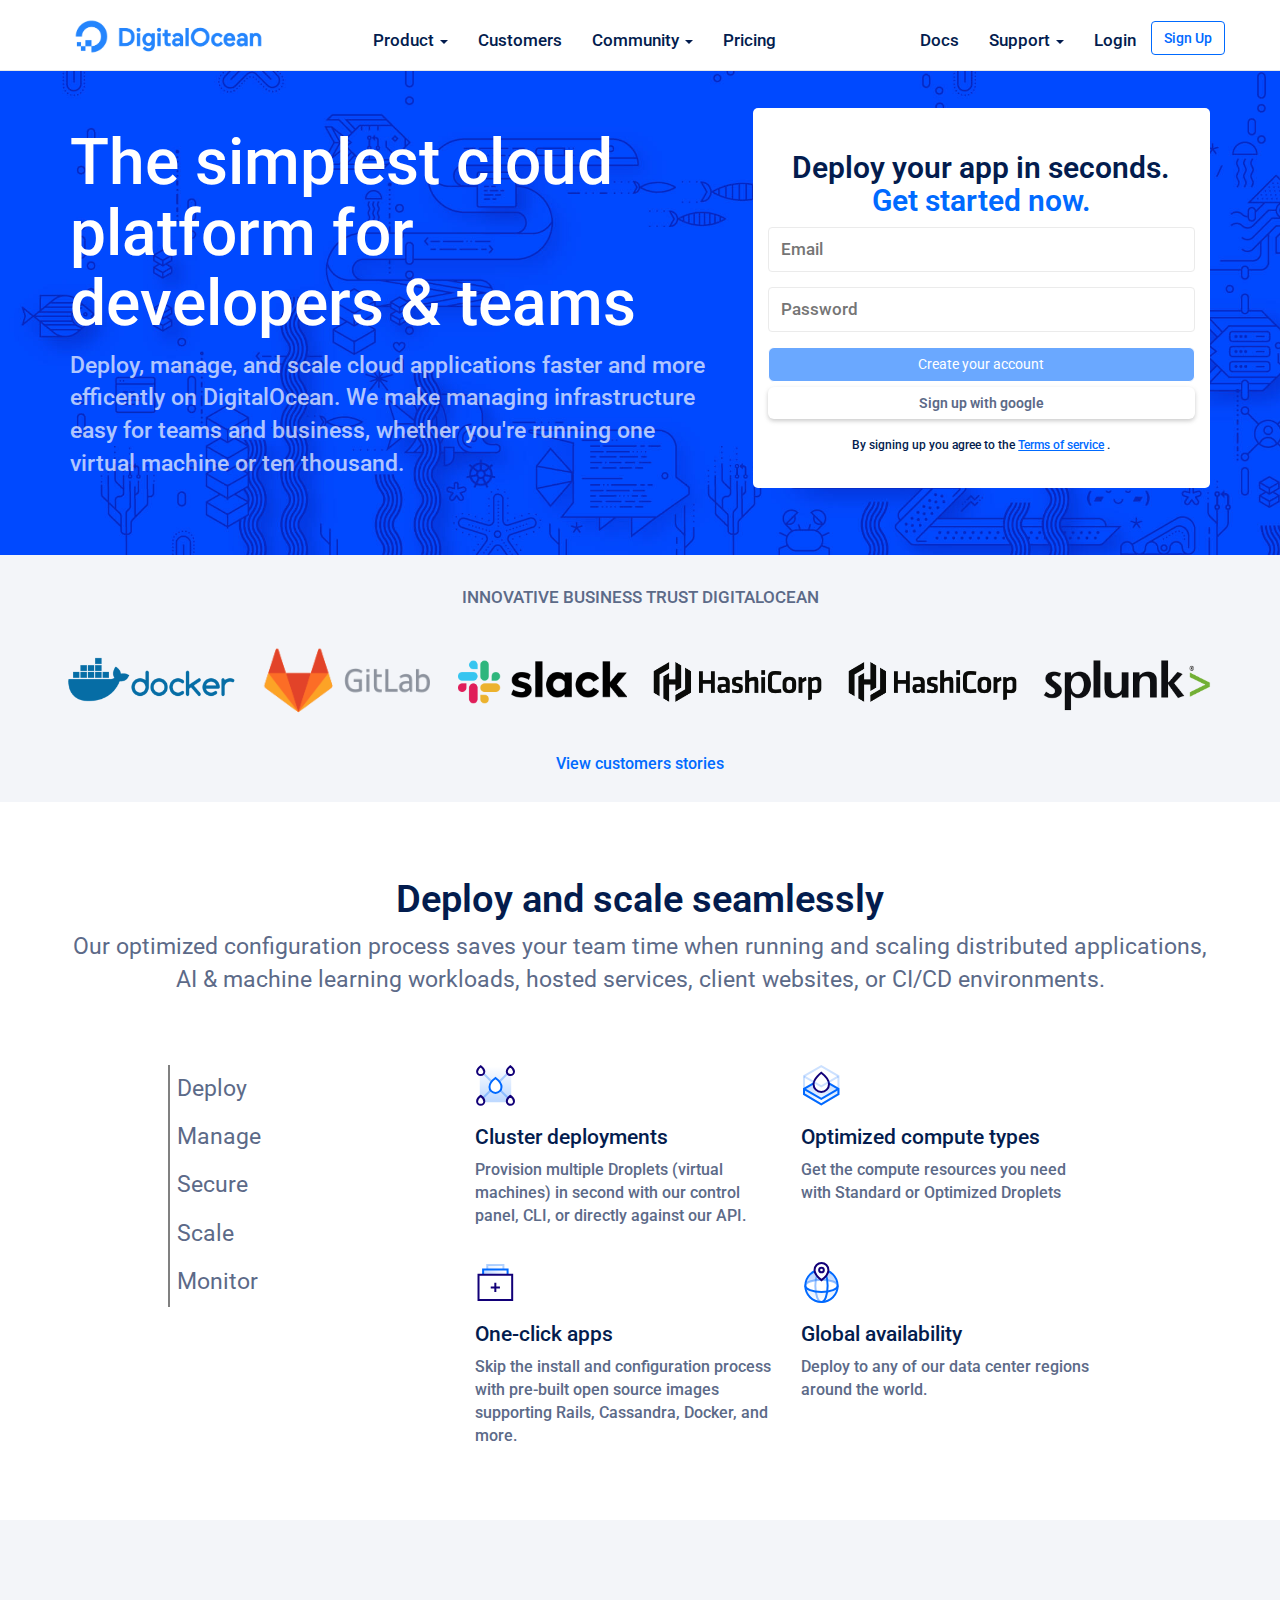
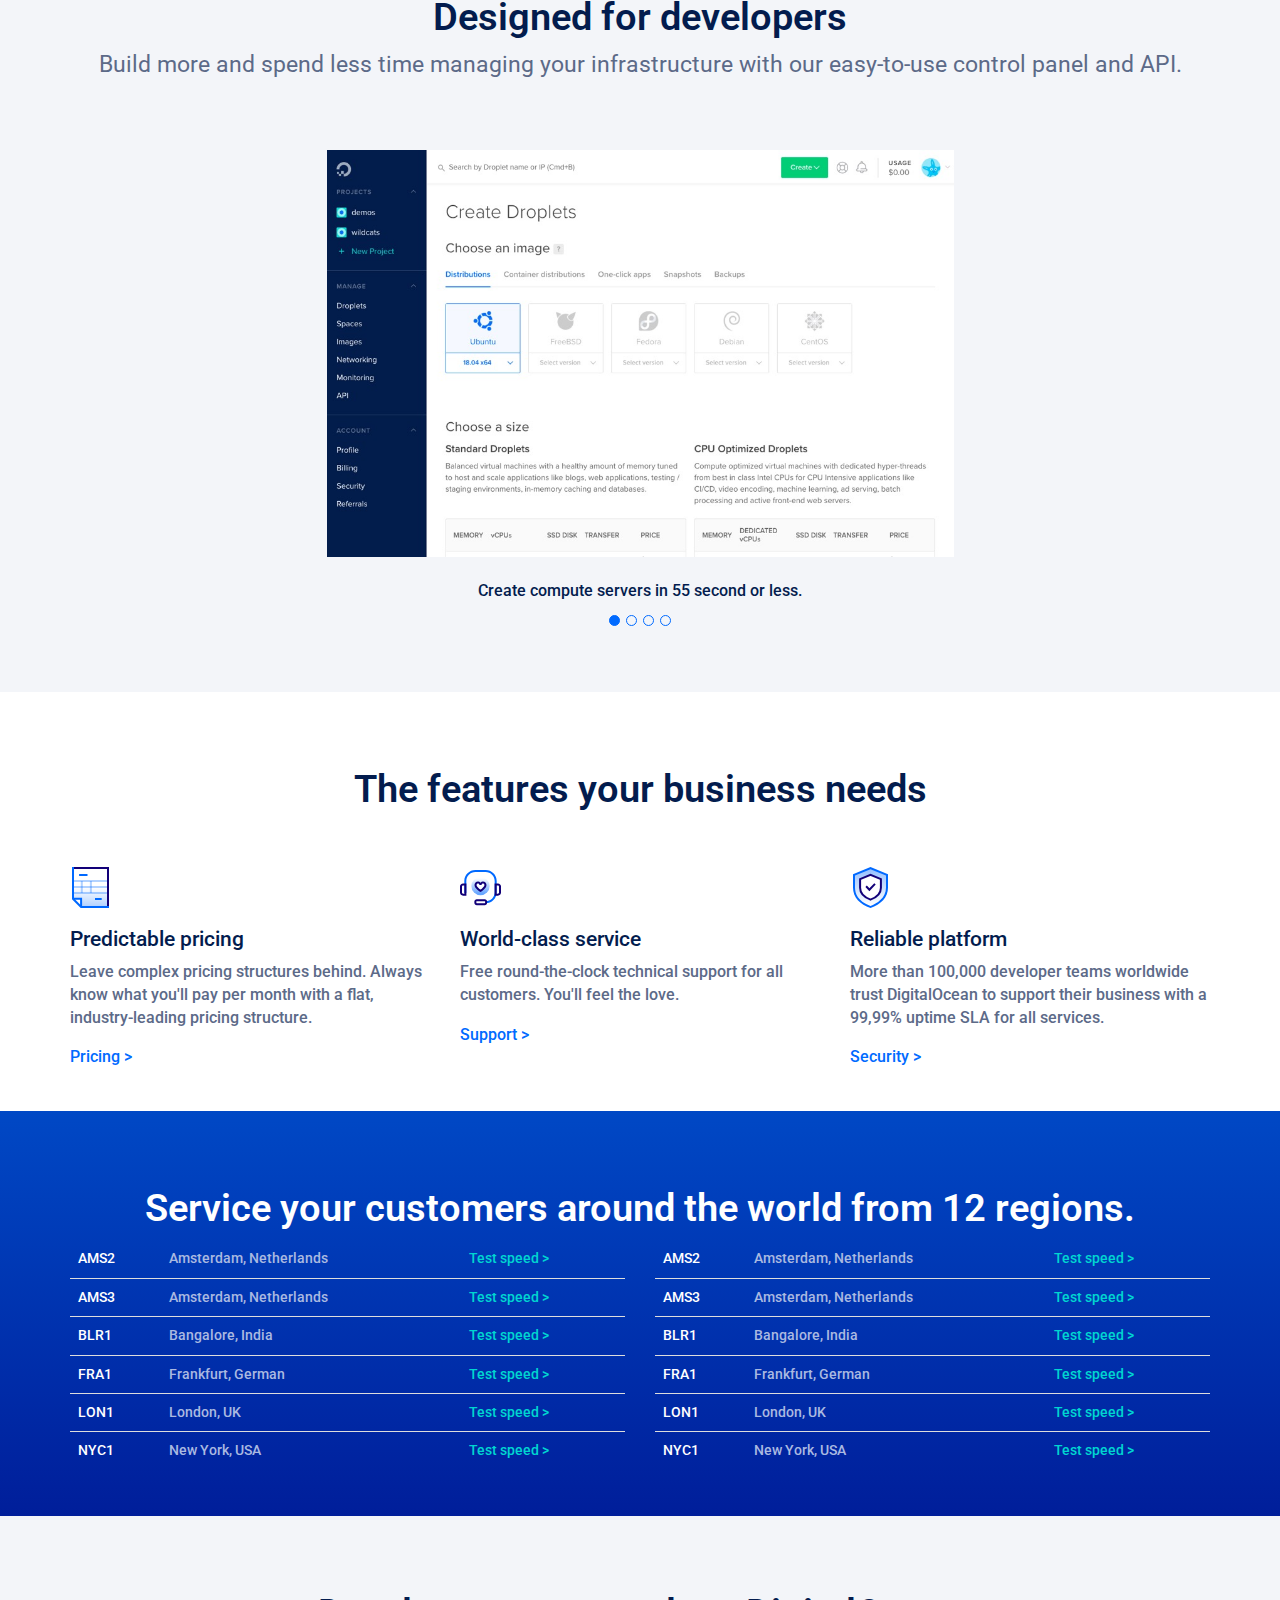
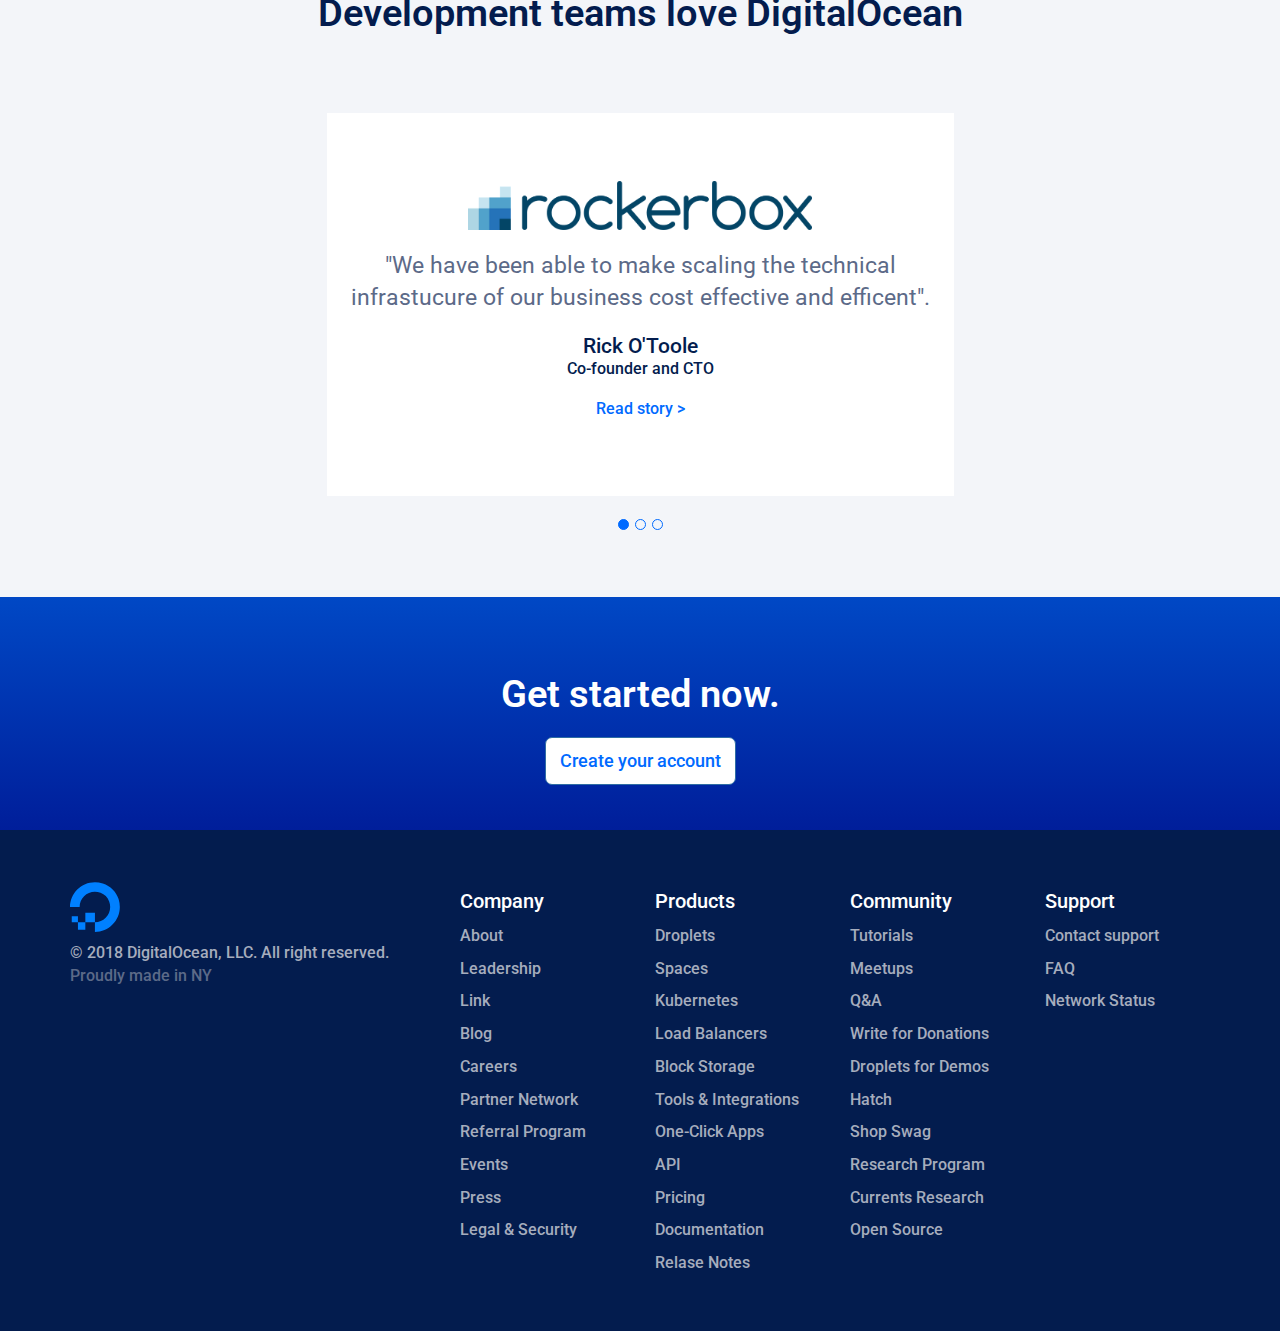
==== commit 8dc567ce: "Correzione messaggi errore html validator" ====
--- a/index.html
+++ b/index.html
@@ -1,5 +1,5 @@
 <!DOCTYPE html>
-<html lang="it">
+<html lang="en">
 
 <head>
     <meta charset="UTF-8">
@@ -74,7 +74,9 @@
                             </ul>
                         </li>
                         <li><a href="#">Login</a></li>
-                        <div id="sign-up-button" class="btn btn-default btn-blue">Sign Up</div>
+                        <li>
+                            <div id="sign-up-button" class="btn btn-default btn-blue">Sign Up</div>
+                        </li>
                     </ul>
                 </div>
             </div>
@@ -94,7 +96,7 @@
                             <div class="login-box">
                                 <div class="container-fluid">
                                     <h2>Deploy your app in seconds. <br>
-                                        <div> Get started now.</div>
+                                        <span> Get started now.</span>
                                     </h2>
                                     <form>
                                         <div class="form-group">
@@ -165,7 +167,7 @@
                 <p class="text-center">Our optimized configuration process saves your team time when running and scaling distributed applications, AI & machine learning workloads, hosted services, client websites, or CI/CD environments. </p>
                 <div class="row">
                     <div class="col-sm-3 col-sm-offset-1">
-                        <ul>
+                        <ul class="mar-bottom5">
                             <li><a href="#">Deploy</a></li>
                             <li><a href="#">Manage</a></li>
                             <li><a href="#">Secure</a></li>
@@ -203,8 +205,6 @@
                     </div>
                 </div>
             </div>
-            </div>
-            </div>
         </section>
         <!-- /Section Deploy & Scale -->
 
@@ -214,9 +214,9 @@
                 <h2>Designed for developers</h2>
                 <p>Build more and spend less time managing your infrastructure with our easy-to-use control panel and API.</p>
                 <div class="image-box">
-                    <i class="fas fa-chevron-left"></i>
+                    <i class="fas fa-chevron-left hidden-xs"></i>
                     <img src="img/slide.jpg" alt="Slide">
-                    <i class="fas fa-chevron-right color-blue"></i>
+                    <i class="fas fa-chevron-right color-blue hidden-xs"></i>
                     <div>Create compute servers in 55 second or less.</div>
                     <ul>
                         <li class="select"></li>
@@ -340,7 +340,7 @@
             <div class="container">
                 <h2>Development teams love DigitalOcean</h2>
                 <div class="image-box">
-                    <i class="fas fa-chevron-left"></i>
+                    <i class="fas fa-chevron-left hidden-xs"></i>
                     <div class="rockerbox-box">
                         <img src="img/rockerbox.png" alt="Rockerbox">
                         <p>"We have been able to make scaling the technical infrastucure of our business cost effective and efficent".</p>
@@ -348,7 +348,7 @@
                         <p class="color-blue">Co-founder and CTO</p>
                         <a href="#" class="blue-link">Read story ></a>
                     </div>
-                    <i class="fas fa-chevron-right color-blue"></i>
+                    <i class="fas fa-chevron-right color-blue hidden-xs"></i>
                     <ul>
                         <li class="select"></li>
                         <li></li>
@@ -383,7 +383,7 @@
                         </div>
                     </div>
 
-                    <div class="col-xs-12 col-sm-6 col-md-2">
+                    <div class="col-xs-12 col-sm-6 col-md-2 mar-top-xs-3">
                         <ul>
                             <li>Company</li>
                             <li>About</li>
@@ -398,7 +398,7 @@
                             <li>Legal & Security</li>
                         </ul>
                     </div>
-                    <div class="col-xs-12 col-sm-6 col-md-2">
+                    <div class="col-xs-12 col-sm-6 col-md-2 mar-top-xs-3">
                         <ul>
                             <li>Products</li>
                             <li>Droplets</li>
@@ -414,7 +414,7 @@
                             <li>Relase Notes</li>
                         </ul>
                     </div>
-                    <div class="col-xs-12 col-sm-6 col-md-2 mar-top5">
+                    <div class="col-xs-12 col-sm-6 col-md-2 mar-top5 mar-top-xs-3">
                         <ul>
                             <li>Community</li>
                             <li>Tutorials</li>
@@ -429,7 +429,7 @@
                             <li>Open Source</li>
                         </ul>
                     </div>
-                    <div class="col-xs-12 col-sm-6 col-md-2 mar-top5">
+                    <div class="col-xs-12 col-sm-6 col-md-2 mar-top5 mar-top-xs-3">
                         <ul>
                             <li>Support</li>
                             <li>Contact support</li>
--- a/css/style.css
+++ b/css/style.css
@@ -110,7 +110,7 @@
 }
 
 #sign-up-button {
-    margin-top: 4%;
+    margin-top: 15%;
     font-weight: 500;
 }
 
@@ -148,7 +148,7 @@
     padding: 0;
 }
 
-.login-box h2>div {
+.login-box h2>span {
     margin: 2% 0;
     color: #006AFF;
 }
@@ -465,7 +465,6 @@
     }
     .navbar-collapse {
         border-top: 1px solid transparent;
-        box-shadow: inset 0 1px 0 rgba(255, 25255, 0.1);
     }
     .navbar-fixed-top {
         top: 0;
@@ -538,4 +537,44 @@
     .mar-top5 {
         margin-top: 5%;
     }
+}
+
+@media screen and (max-width: 767px) {
+    body {
+        font-size: 21px;
+    }
+    h1 {
+        font-size: 40px;
+    }
+    #jumbotron {
+        padding: 8% 0 8%;
+    }
+    .login-box h2 {
+        margin-top: 6%;
+    }
+    #terms-services {
+        margin: 4% 0 4%;
+    }
+    #sponsorbar img {
+        width: 55%;
+    }
+    .mar-bottom5 {
+        margin-bottom: 5%;
+    }
+    #features [class*=col-] {
+        margin-bottom: 3%;
+    }
+    [src*=rockerbox]+p {
+        font-size: 17px;
+        font-weight: 500;
+    }
+    #footer-up {
+        padding: 5% 0;
+    }
+    #footer-bottom li {
+        padding: 1% 0;
+    }
+    .mar-top-xs-3 {
+        margin-top: 3%;
+    }
 }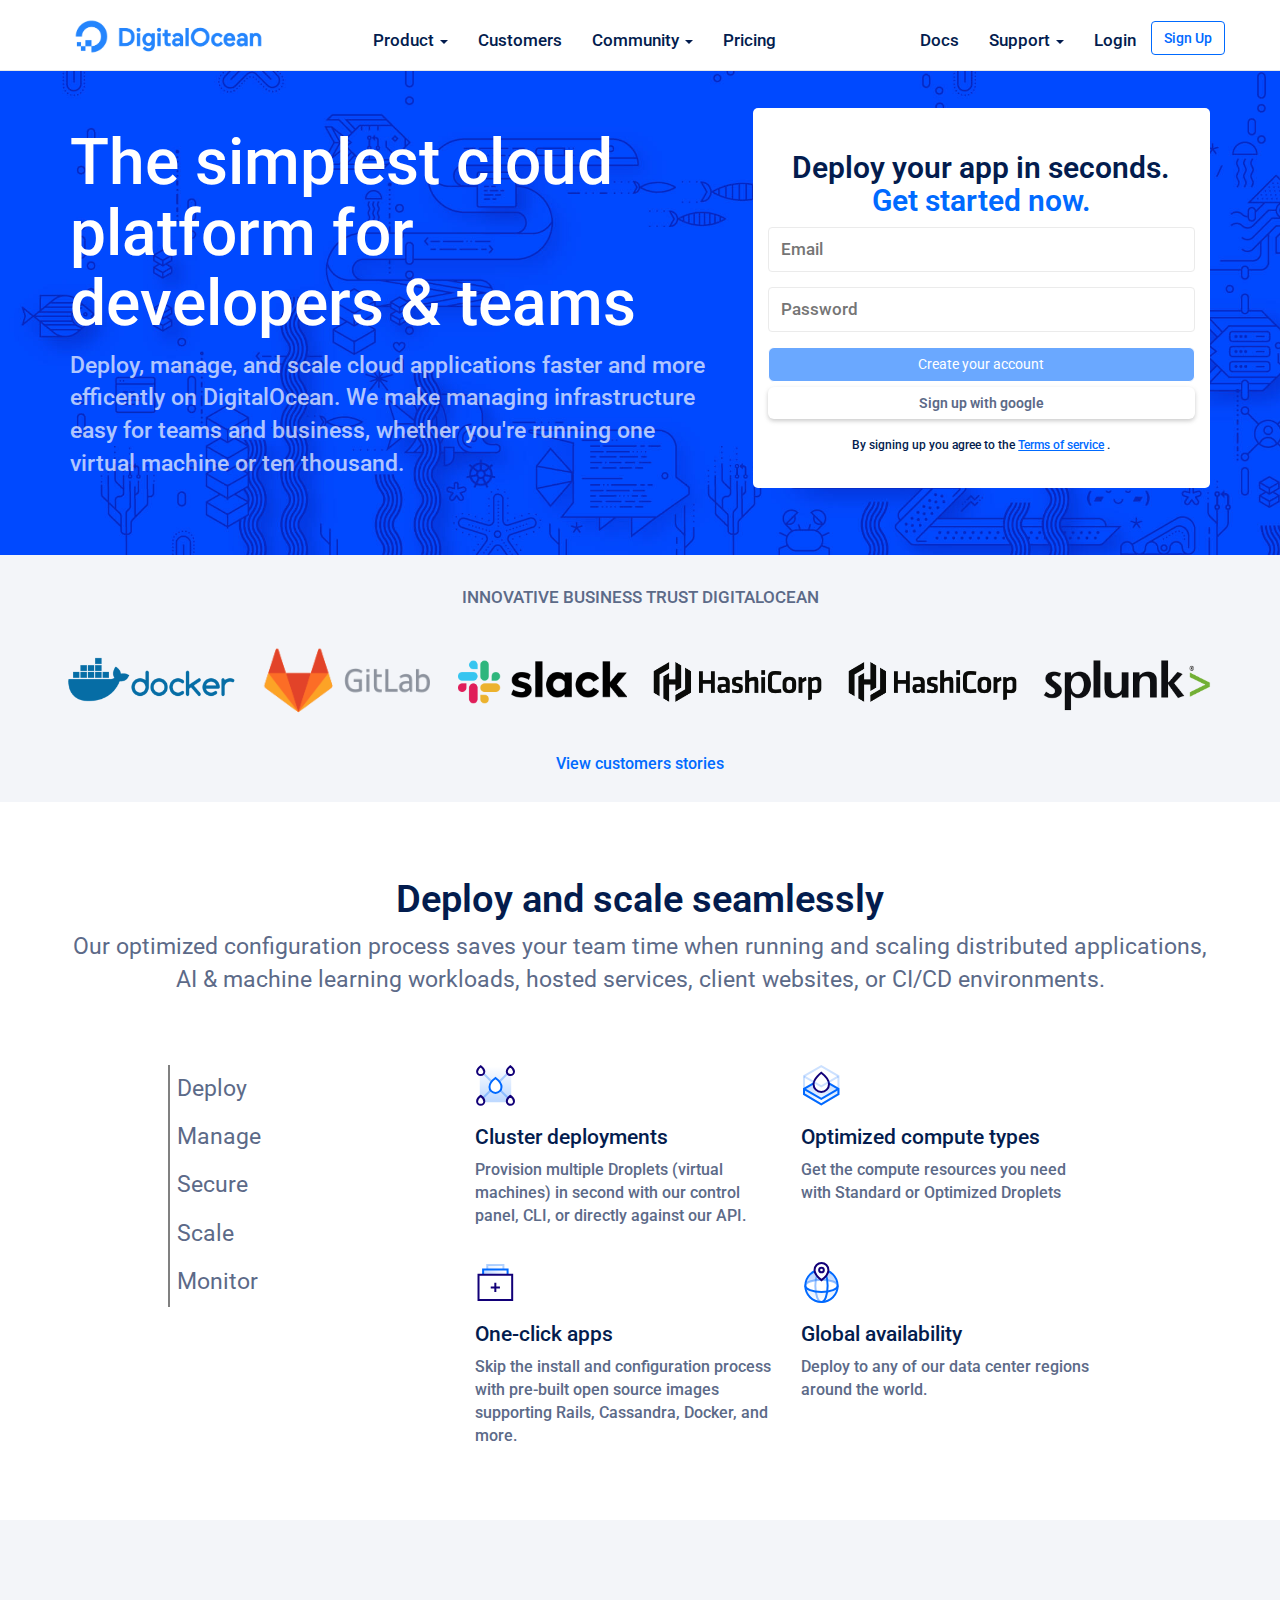
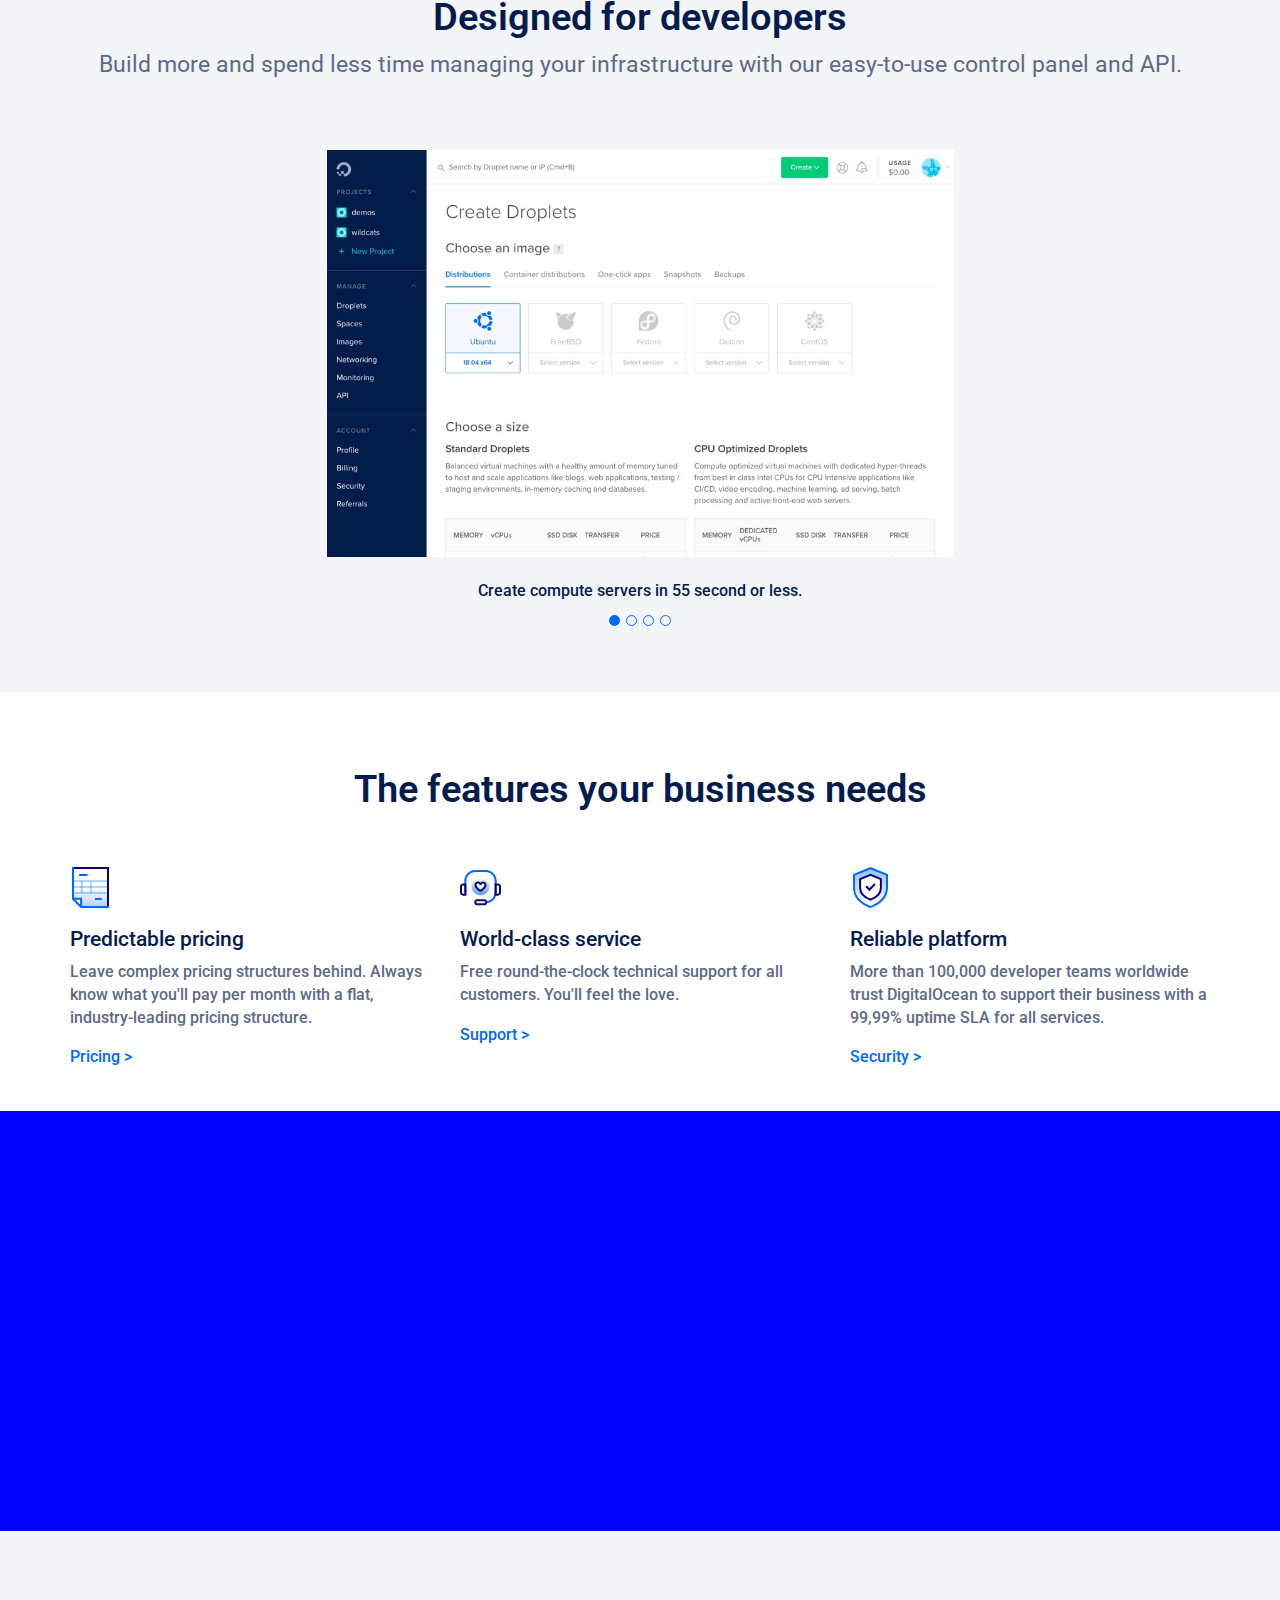
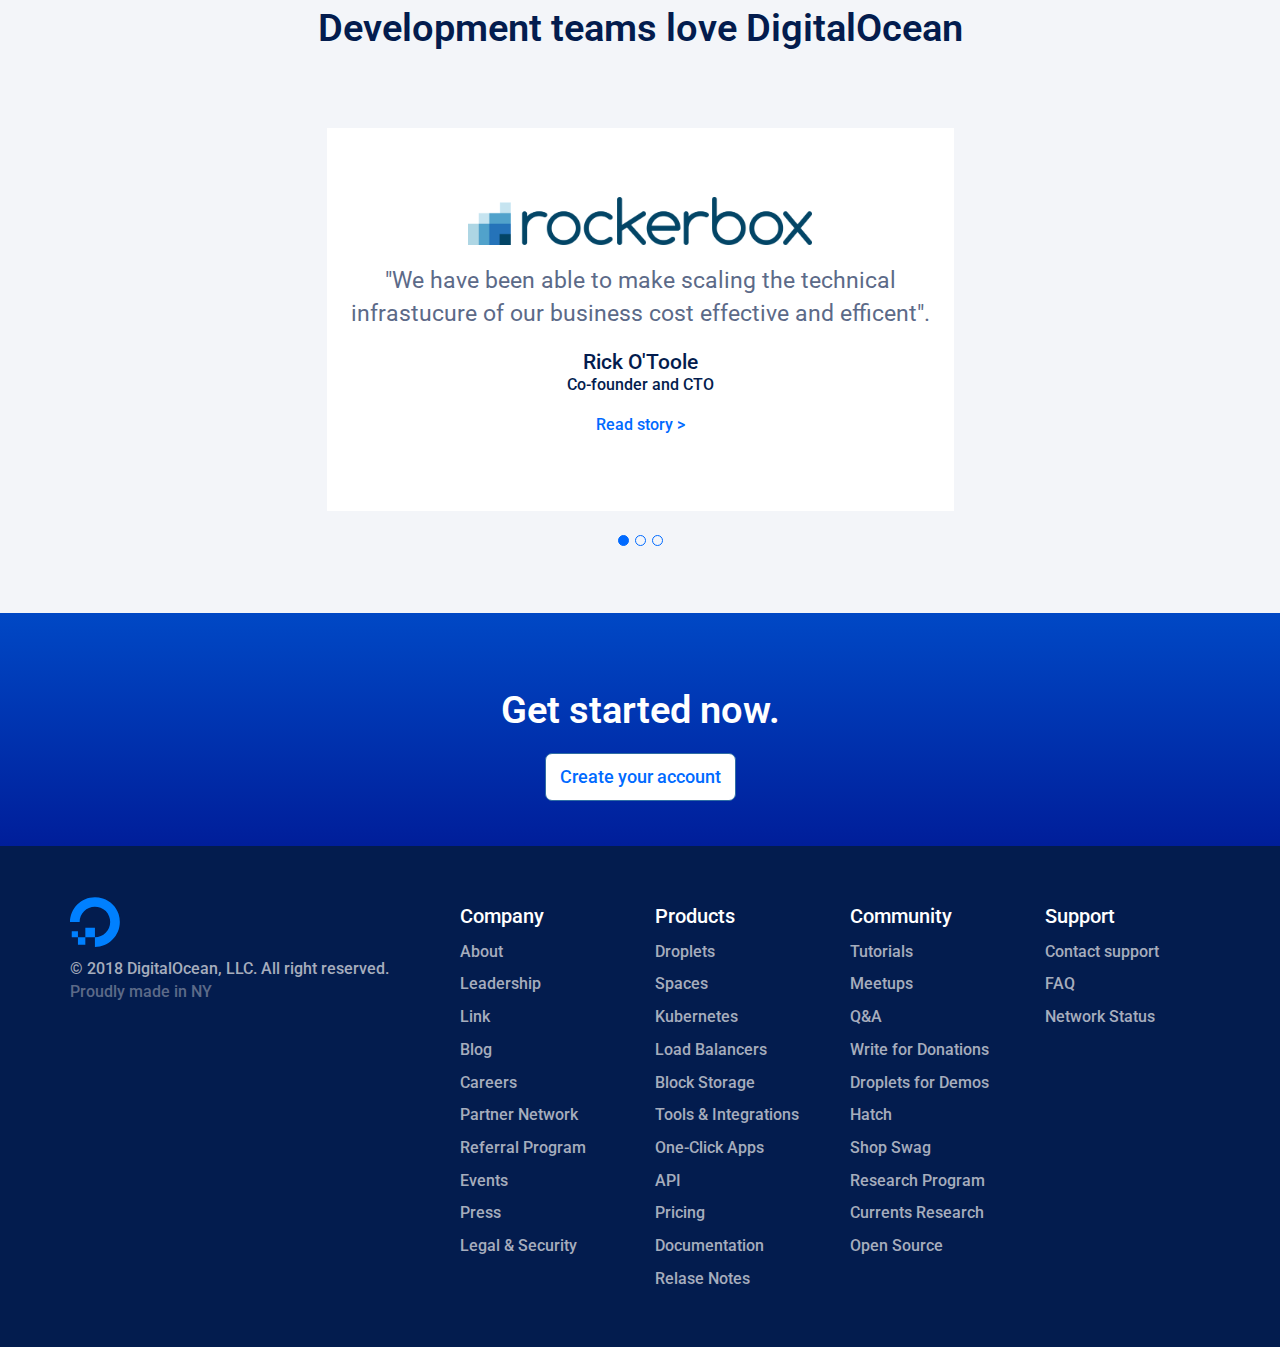
==== commit 111d03e7: "Provo a rifare la tabella senza <table>" ====
--- a/index.html
+++ b/index.html
@@ -259,6 +259,10 @@
 
         <!-- Speed test -->
         <section id="speed-test">
+
+        </section>
+
+        <!-- <section id="speed-test">
             <div class="container">
                 <h2 class="text-center">Service your customers around the world from 12 regions.</h2>
                 <div class="row">
@@ -332,7 +336,7 @@
                     </div>
                 </div>
             </div>
-        </section>
+        </section> -->
         <!-- Speed test -->
 
         <!-- Developers love Digital Ocean -->
--- a/css/style.css
+++ b/css/style.css
@@ -5,6 +5,10 @@
 
 
 /* Common */
+
+html {
+    scroll-behavior: smooth;
+}
 
 body {
     font-family: 'Roboto', sans-serif;
@@ -29,6 +33,22 @@
     color: #00D5D1;
 }
 
+.btn-primary:focus,
+.btn:active:focus,
+.btn:focus {
+    outline: unset;
+    outline-color: transparent;
+}
+
+.btn-default:active,
+.btn-default:focus {
+    background-color: unset;
+}
+
+[class*=chevron-] {
+    cursor: pointer;
+}
+
 
 /* Text Rules */
 
@@ -135,6 +155,10 @@
 #jumbotron p {
     font-weight: 500;
     color: rgba(255, 255, 255, 0.7);
+}
+
+#jumbotron button:not(#login-btn):hover {
+    background: #006AFF
 }
 
 .login-box {
@@ -310,10 +334,20 @@
     padding-bottom: 4%;
 }
 
+#features a:hover {
+    color: #031C4E;
+}
+
 
 /* Speed test */
 
 #speed-test {
+    height: 420px;
+    background-color: blue;
+}
+
+
+/* #speed-test {
     padding-bottom: 2%;
     background: linear-gradient(rgb(0, 72, 197), rgb(0, 30, 154));
 }
@@ -333,6 +367,10 @@
 #speed-test tr>td:first-child {
     color: white;
 }
+
+#speed-test a:hover {
+    color: white;
+} */
 
 
 /* Developers love Digital Ocean */
@@ -386,6 +424,11 @@
 #footer-up .btn-primary {
     background-color: white;
     color: #006AFF;
+    transition: background 0.3s ease;
+}
+
+#footer-up .btn-primary:hover {
+    background: rgba(205, 208, 226, 0.9);
 }
 
 #footer-bottom {
@@ -403,7 +446,13 @@
 }
 
 #footer-bottom i {
+    cursor: pointer;
     margin-right: 3%;
+}
+
+#footer-bottom i:hover,
+#footer-bottom li:hover {
+    color: white;
 }
 
 #footer-bottom ul {
@@ -417,6 +466,10 @@
     font-size: 16px;
     font-weight: 500;
     color: rgb(166, 173, 189);
+}
+
+#footer-bottom li:not(:first-child) {
+    cursor: pointer;
 }
 
 #footer-bottom ul>li:first-child {
@@ -540,6 +593,12 @@
 }
 
 @media screen and (max-width: 767px) {
+    .navbar-right {
+        float: unset !important;
+    }
+    #sign-up-button {
+        margin: 1% 1.5%;
+    }
     body {
         font-size: 21px;
     }
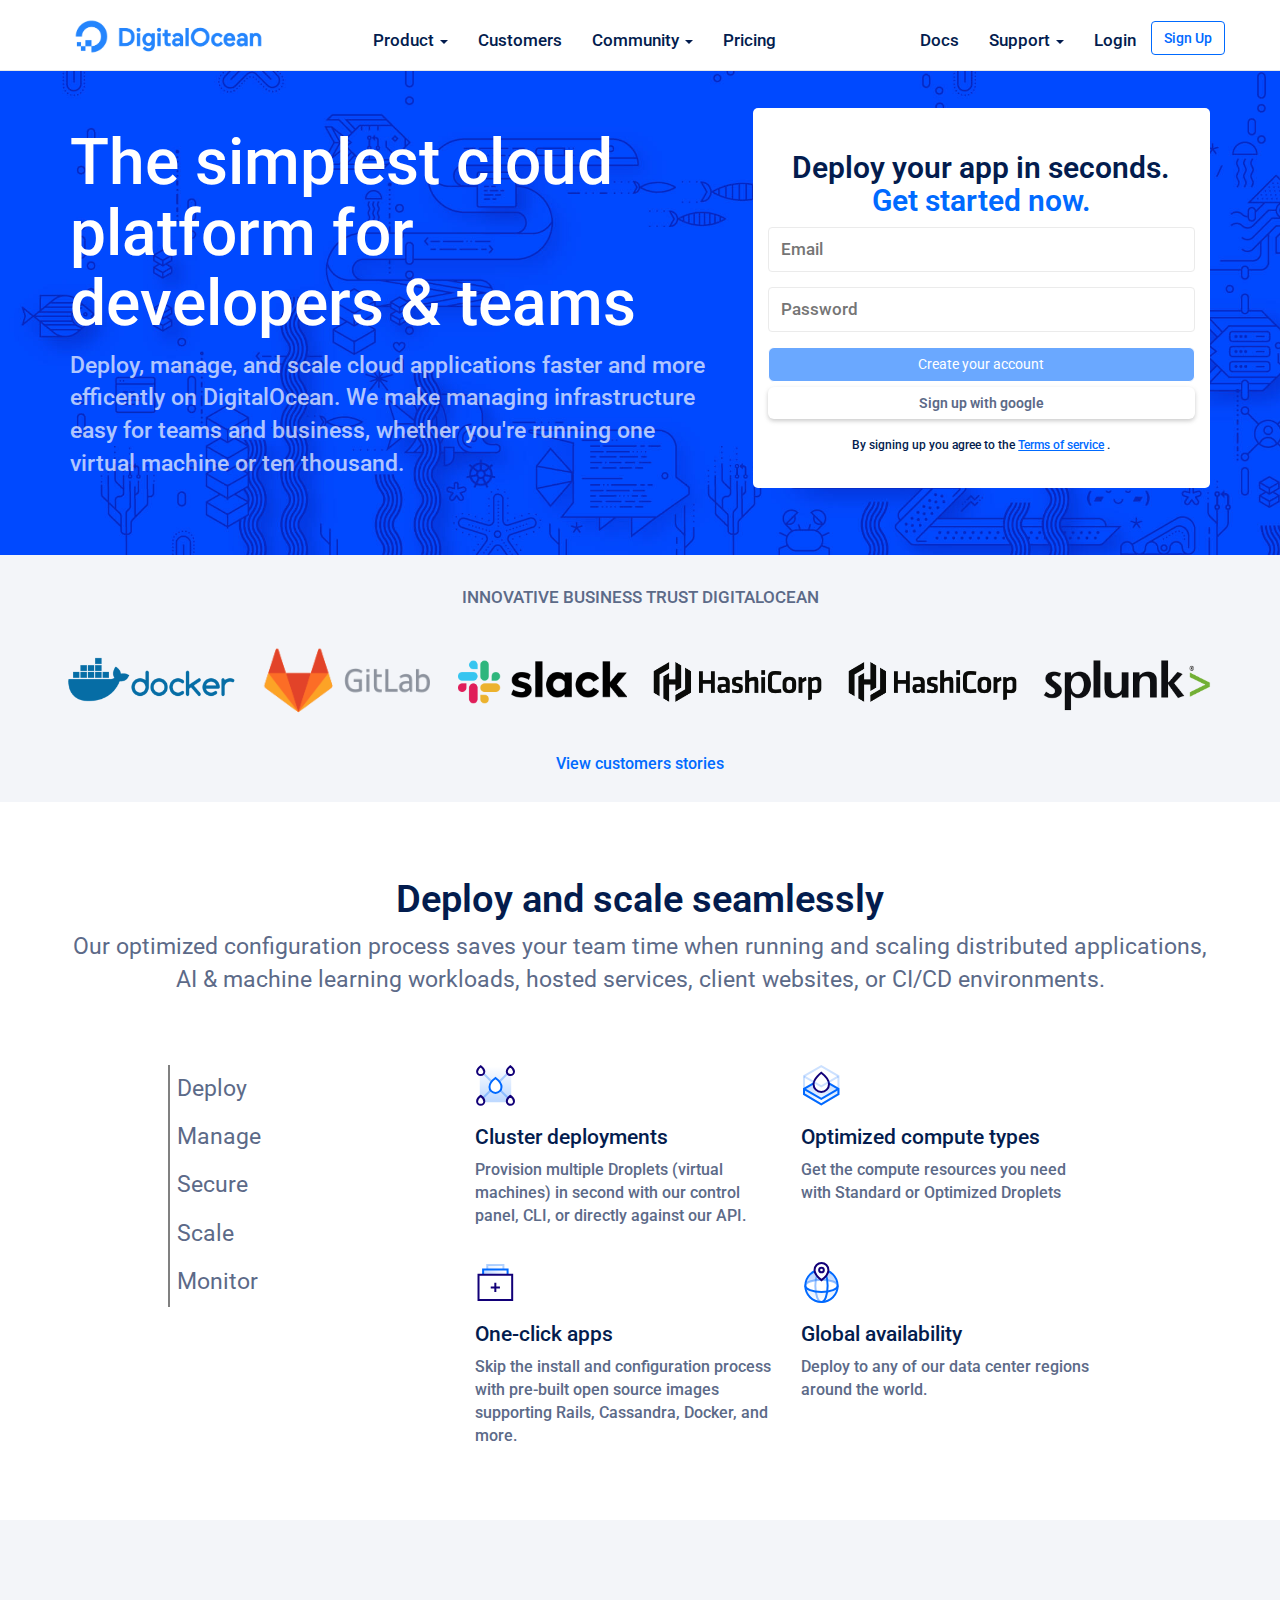
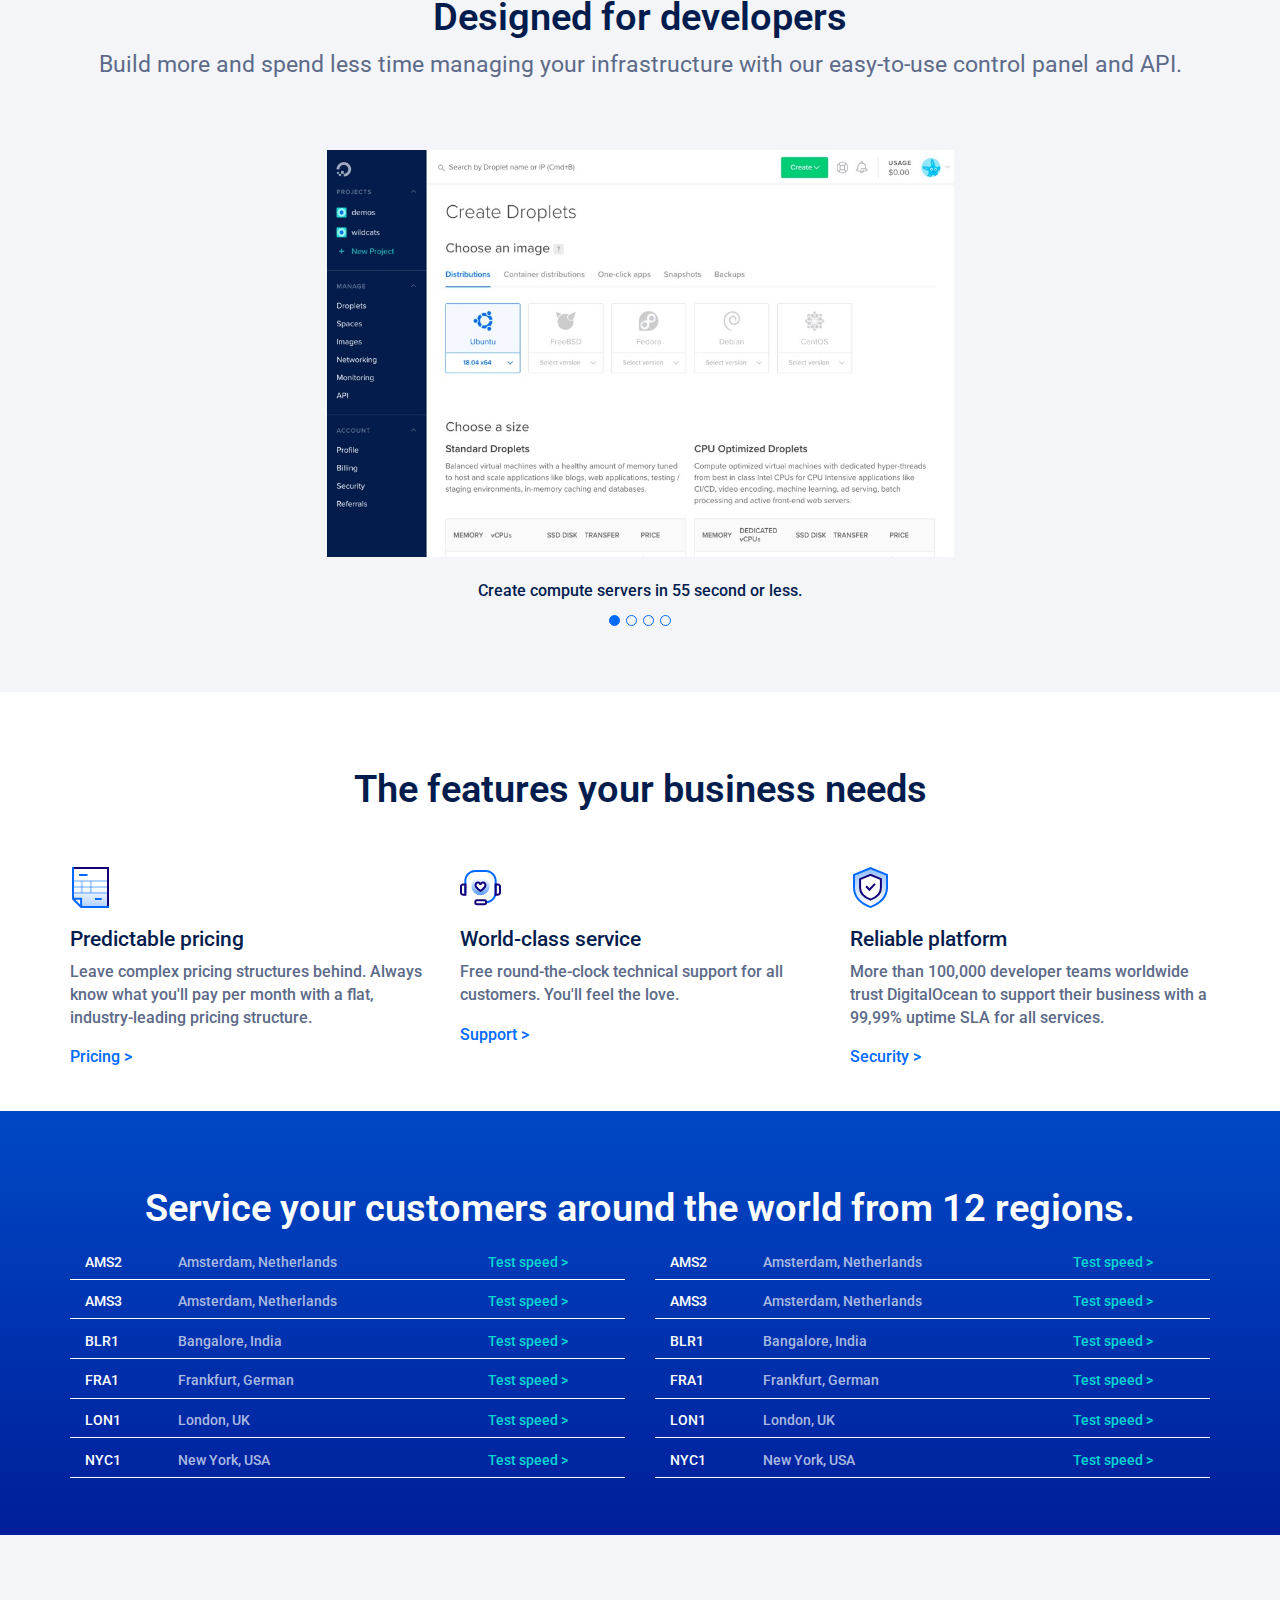
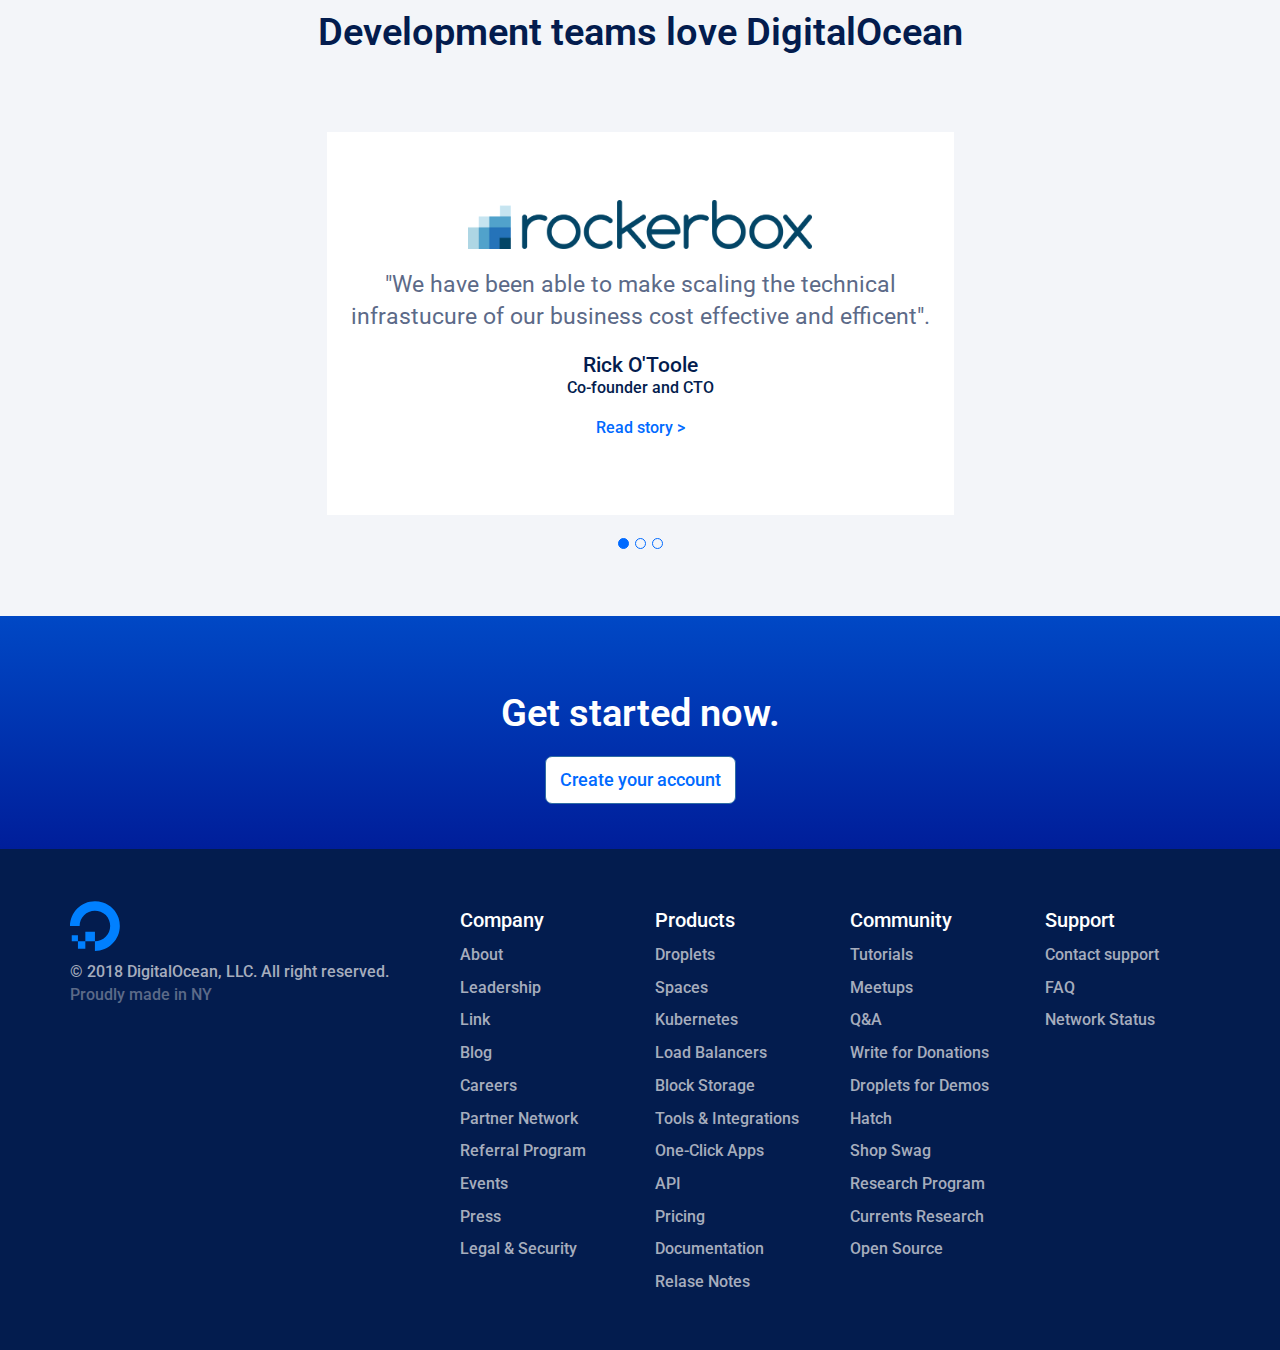
==== commit 972d641e: "Completamento tabella nel senza usare tag table" ====
--- a/index.html
+++ b/index.html
@@ -259,7 +259,148 @@
 
         <!-- Speed test -->
         <section id="speed-test">
-
+            <div class="container">
+                <h2 class="text-center">Service your customers around the world from 12 regions.</h2>
+                <div class="row">
+                    <div class="col-xs-12 col-md-6">
+                        <div class="table-row row">
+                            <div class="col-xs-2">
+                                <span>AMS2</span>
+                            </div>
+                            <div class="col-xs-6">
+                                <span>Amsterdam, Netherlands</span>
+                            </div>
+                            <div class="col-xs-3">
+                                <span><a href="#" class="lightblue-link">Test speed ></a></span>
+                            </div>
+                        </div>
+                        <div class="table-row row">
+                            <div class="col-xs-2">
+                                <span>AMS3</span>
+                            </div>
+                            <div class="col-xs-6">
+                                <span>Amsterdam, Netherlands</span>
+                            </div>
+                            <div class="col-xs-3">
+                                <span><a href="#" class="lightblue-link">Test speed ></a></span>
+                            </div>
+                        </div>
+                        <div class="table-row row">
+                            <div class="col-xs-2">
+                                <span>BLR1</span>
+                            </div>
+                            <div class="col-xs-6">
+                                <span>Bangalore, India</span>
+                            </div>
+                            <div class="col-xs-3">
+                                <span><a href="#" class="lightblue-link">Test speed ></a></span>
+                            </div>
+                        </div>
+                        <div class="table-row row">
+                            <div class="col-xs-2">
+                                <span>FRA1</span>
+                            </div>
+                            <div class="col-xs-6">
+                                <span>Frankfurt, German</span>
+                            </div>
+                            <div class="col-xs-3">
+                                <span><a href="#" class="lightblue-link">Test speed ></a></span>
+                            </div>
+                        </div>
+                        <div class="table-row row">
+                            <div class="col-xs-2">
+                                <span>LON1</span>
+                            </div>
+                            <div class="col-xs-6">
+                                <span>London, UK</span>
+                            </div>
+                            <div class="col-xs-3">
+                                <span><a href="#" class="lightblue-link">Test speed ></a></span>
+                            </div>
+                        </div>
+                        <div class="table-row row">
+                            <div class="col-xs-2">
+                                <span>NYC1</span>
+                            </div>
+                            <div class="col-xs-6">
+                                <span>New York, USA</span>
+                            </div>
+                            <div class="col-xs-3">
+                                <span><a href="#" class="lightblue-link">Test speed ></a></span>
+                            </div>
+                        </div>
+                    </div>
+                    <div class="col-xs-12 col-md-6 mar-top5 mar-top-10">
+                        <div class="table-row row">
+                            <div class="col-xs-2">
+                                <span>AMS2</span>
+                            </div>
+                            <div class="col-xs-6">
+                                <span>Amsterdam, Netherlands</span>
+                            </div>
+                            <div class="col-xs-3">
+                                <span><a href="#" class="lightblue-link">Test speed ></a></span>
+                            </div>
+                        </div>
+                        <div class="table-row row">
+                            <div class="col-xs-2">
+                                <span>AMS3</span>
+                            </div>
+                            <div class="col-xs-6">
+                                <span>Amsterdam, Netherlands</span>
+                            </div>
+                            <div class="col-xs-3">
+                                <span><a href="#" class="lightblue-link">Test speed ></a></span>
+                            </div>
+                        </div>
+                        <div class="table-row row">
+                            <div class="col-xs-2">
+                                <span>BLR1</span>
+                            </div>
+                            <div class="col-xs-6">
+                                <span>Bangalore, India</span>
+                            </div>
+                            <div class="col-xs-3">
+                                <span><a href="#" class="lightblue-link">Test speed ></a></span>
+                            </div>
+                        </div>
+                        <div class="table-row row">
+                            <div class="col-xs-2">
+                                <span>FRA1</span>
+                            </div>
+                            <div class="col-xs-6">
+                                <span>Frankfurt, German</span>
+                            </div>
+                            <div class="col-xs-3">
+                                <span><a href="#" class="lightblue-link">Test speed ></a></span>
+                            </div>
+                        </div>
+                        <div class="table-row row">
+                            <div class="col-xs-2">
+                                <span>LON1</span>
+                            </div>
+                            <div class="col-xs-6">
+                                <span>London, UK</span>
+                            </div>
+                            <div class="col-xs-3">
+                                <span><a href="#" class="lightblue-link">Test speed ></a></span>
+                            </div>
+                        </div>
+                        <div class="table-row row">
+                            <div class="col-xs-2">
+                                <span>NYC1</span>
+                            </div>
+                            <div class="col-xs-6">
+                                <span>New York, USA</span>
+                            </div>
+                            <div class="col-xs-3">
+                                <span><a href="#" class="lightblue-link">Test speed ></a></span>
+                            </div>
+                        </div>
+                    </div>
+                </div>
+            </div>
+            </div>
         </section>
 
         <!-- <section id="speed-test">
--- a/css/style.css
+++ b/css/style.css
@@ -342,8 +342,32 @@
 /* Speed test */
 
 #speed-test {
-    height: 420px;
-    background-color: blue;
+    padding-bottom: 4%;
+    background: linear-gradient(rgb(0, 72, 197), rgb(0, 30, 154));
+}
+
+#speed-test h2 {
+    color: white;
+}
+
+#speed-test .table-row>div:first-child {
+    color: white;
+}
+
+#speed-test .table-row>div:nth-child(2) {
+    color: rgb(170, 185, 225);
+}
+
+.table-row {
+    padding: 6px 0;
+    margin: 1% 0;
+    border-bottom: 1px solid white;
+    font-size: 14px;
+}
+
+.table-row>div:last-child>span {
+    position: relative;
+    left: 30%;
 }
 
 
@@ -636,4 +660,17 @@
     .mar-top-xs-3 {
         margin-top: 3%;
     }
+    .mar-top5 {
+        margin-top: 5%;
+    }
+    .table-row,
+    .table-row .lightblue-link {
+        font-size: 12px;
+    }
+}
+
+@media screen and (max-width: 422px) {
+    .mar-top-10 {
+        margin-top: 10%;
+    }
 }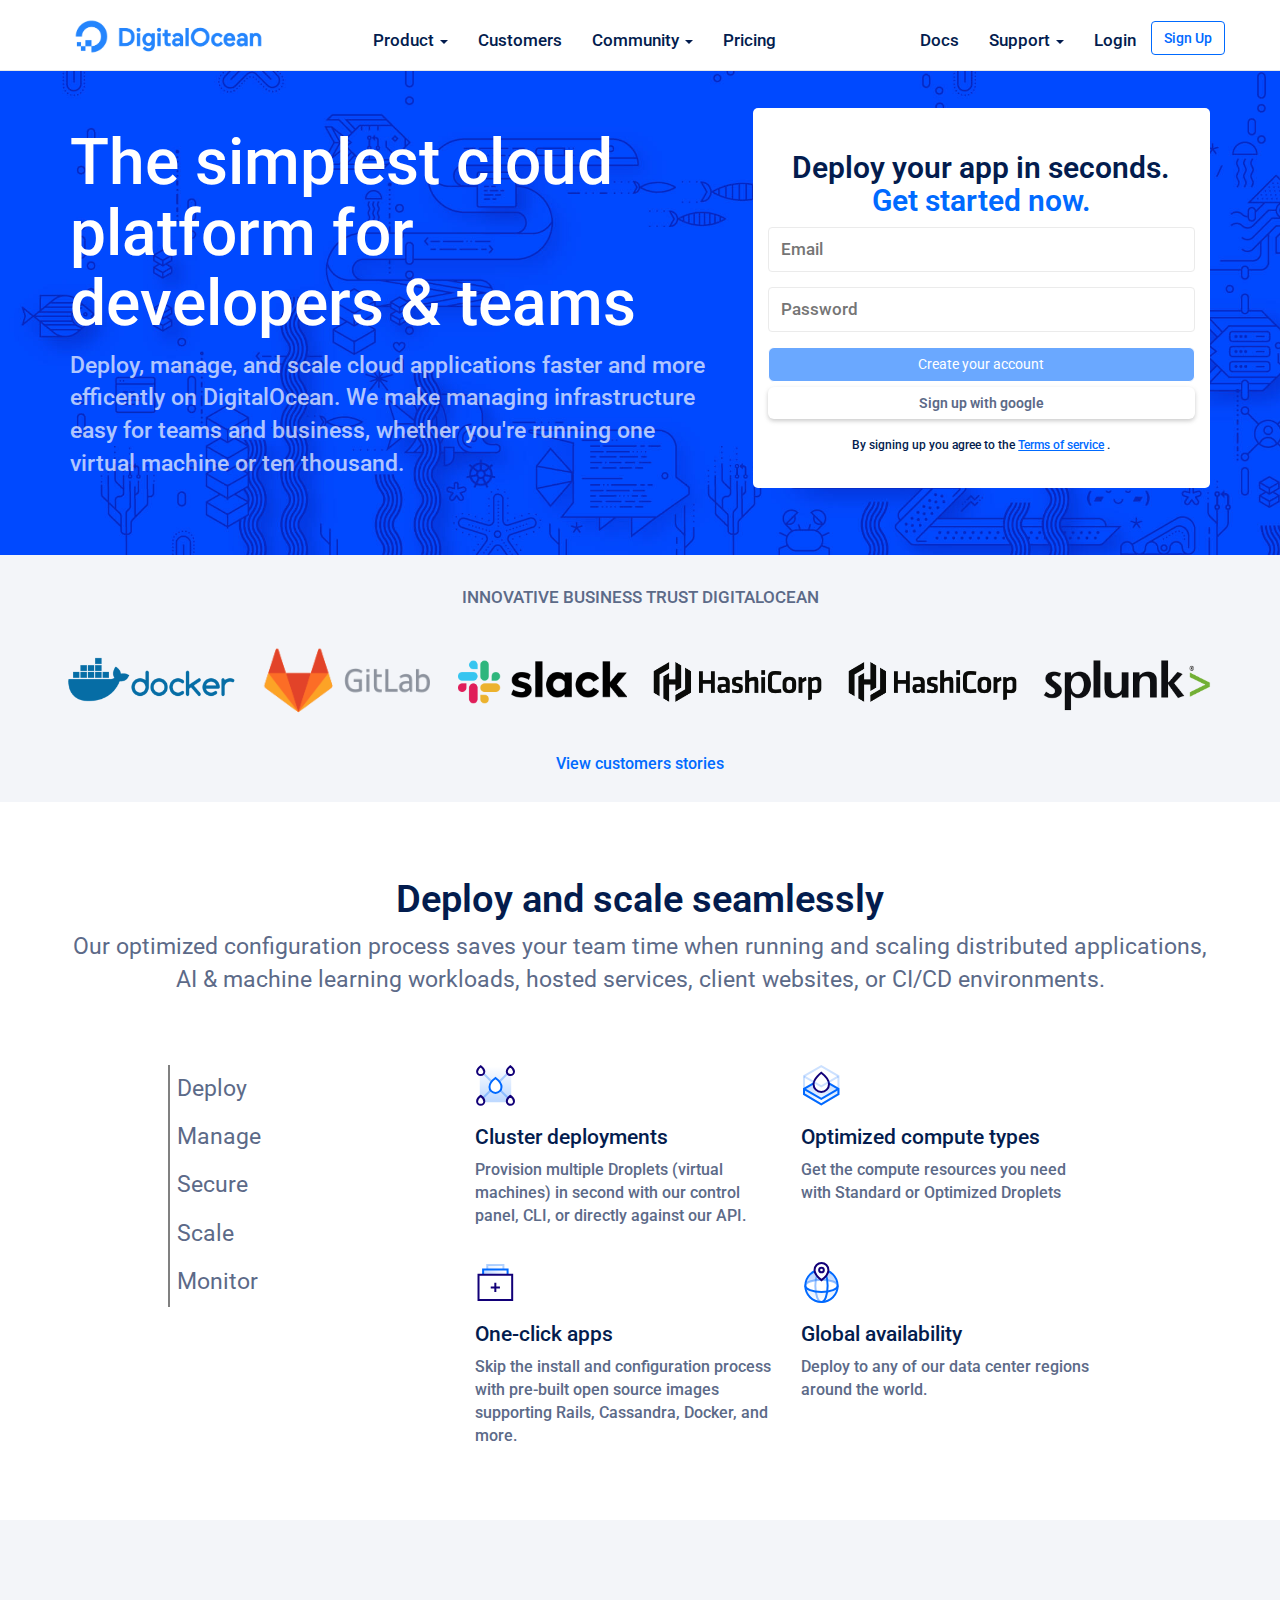
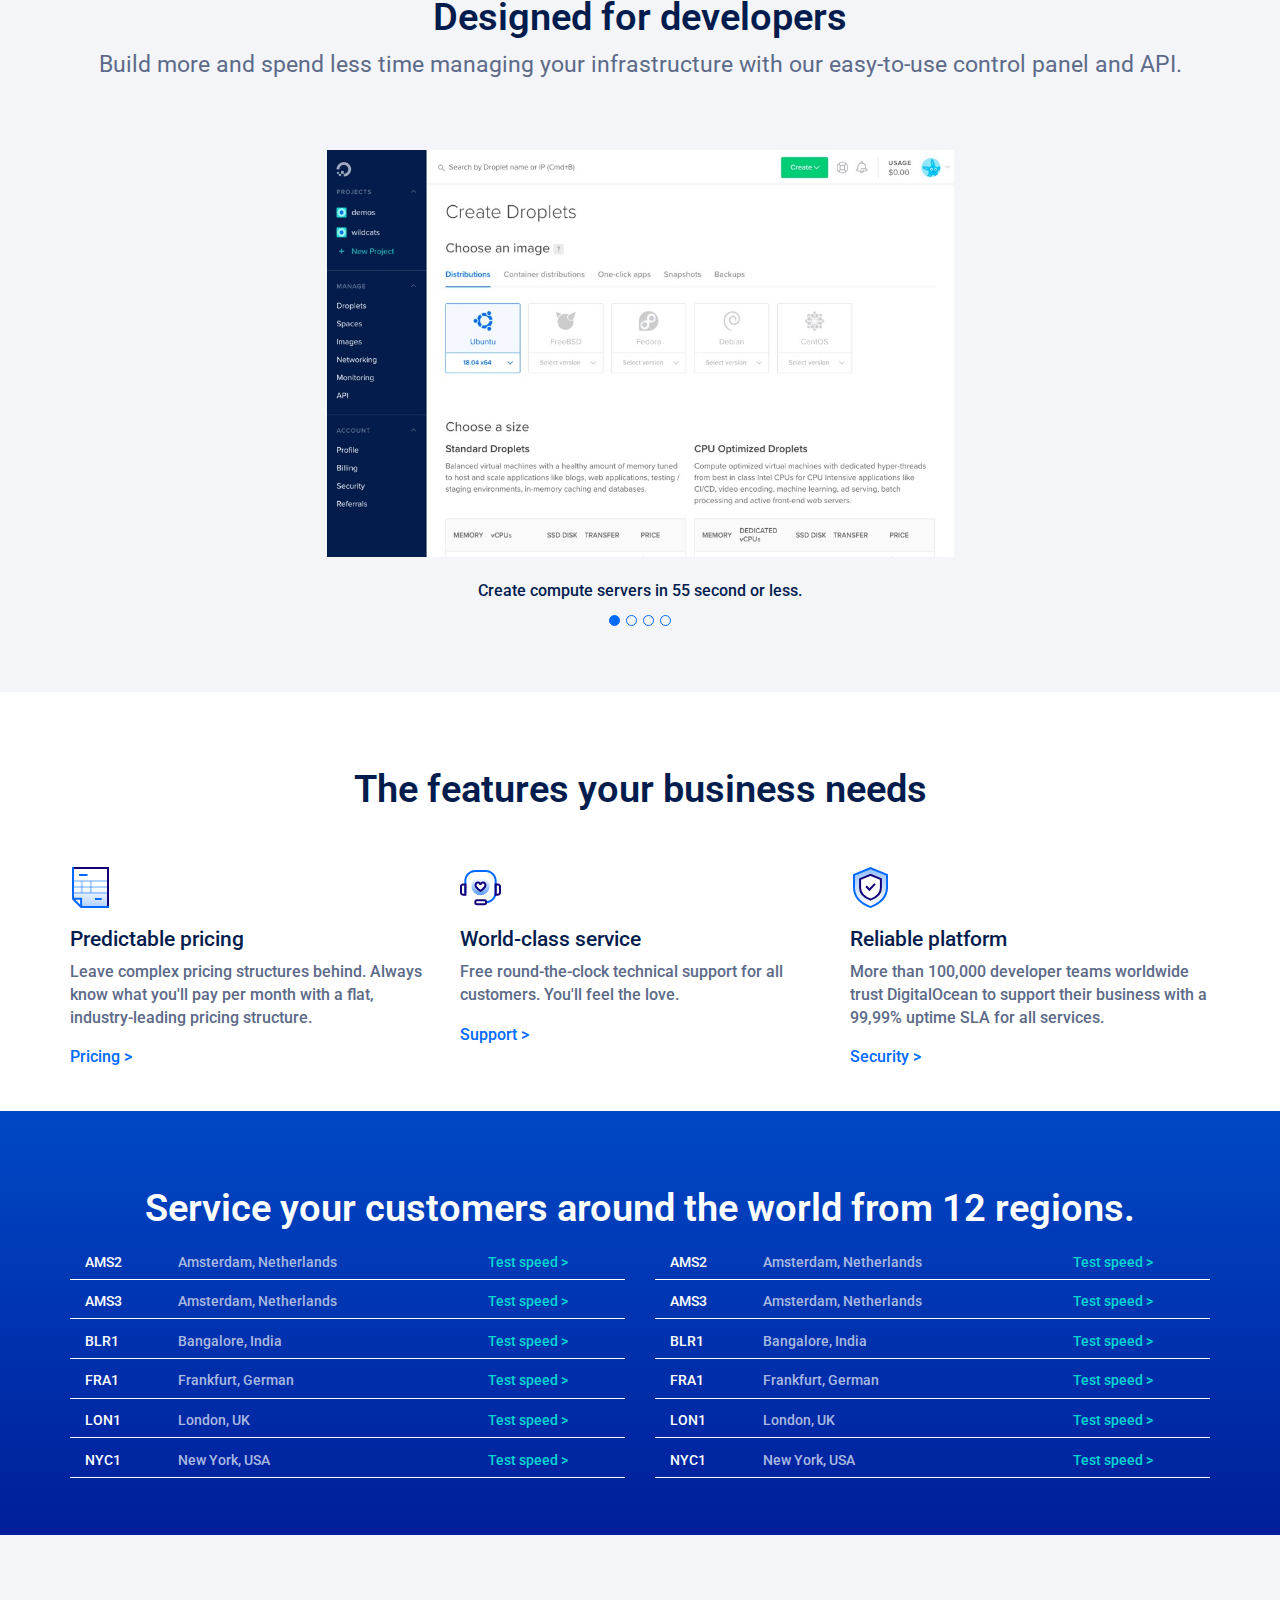
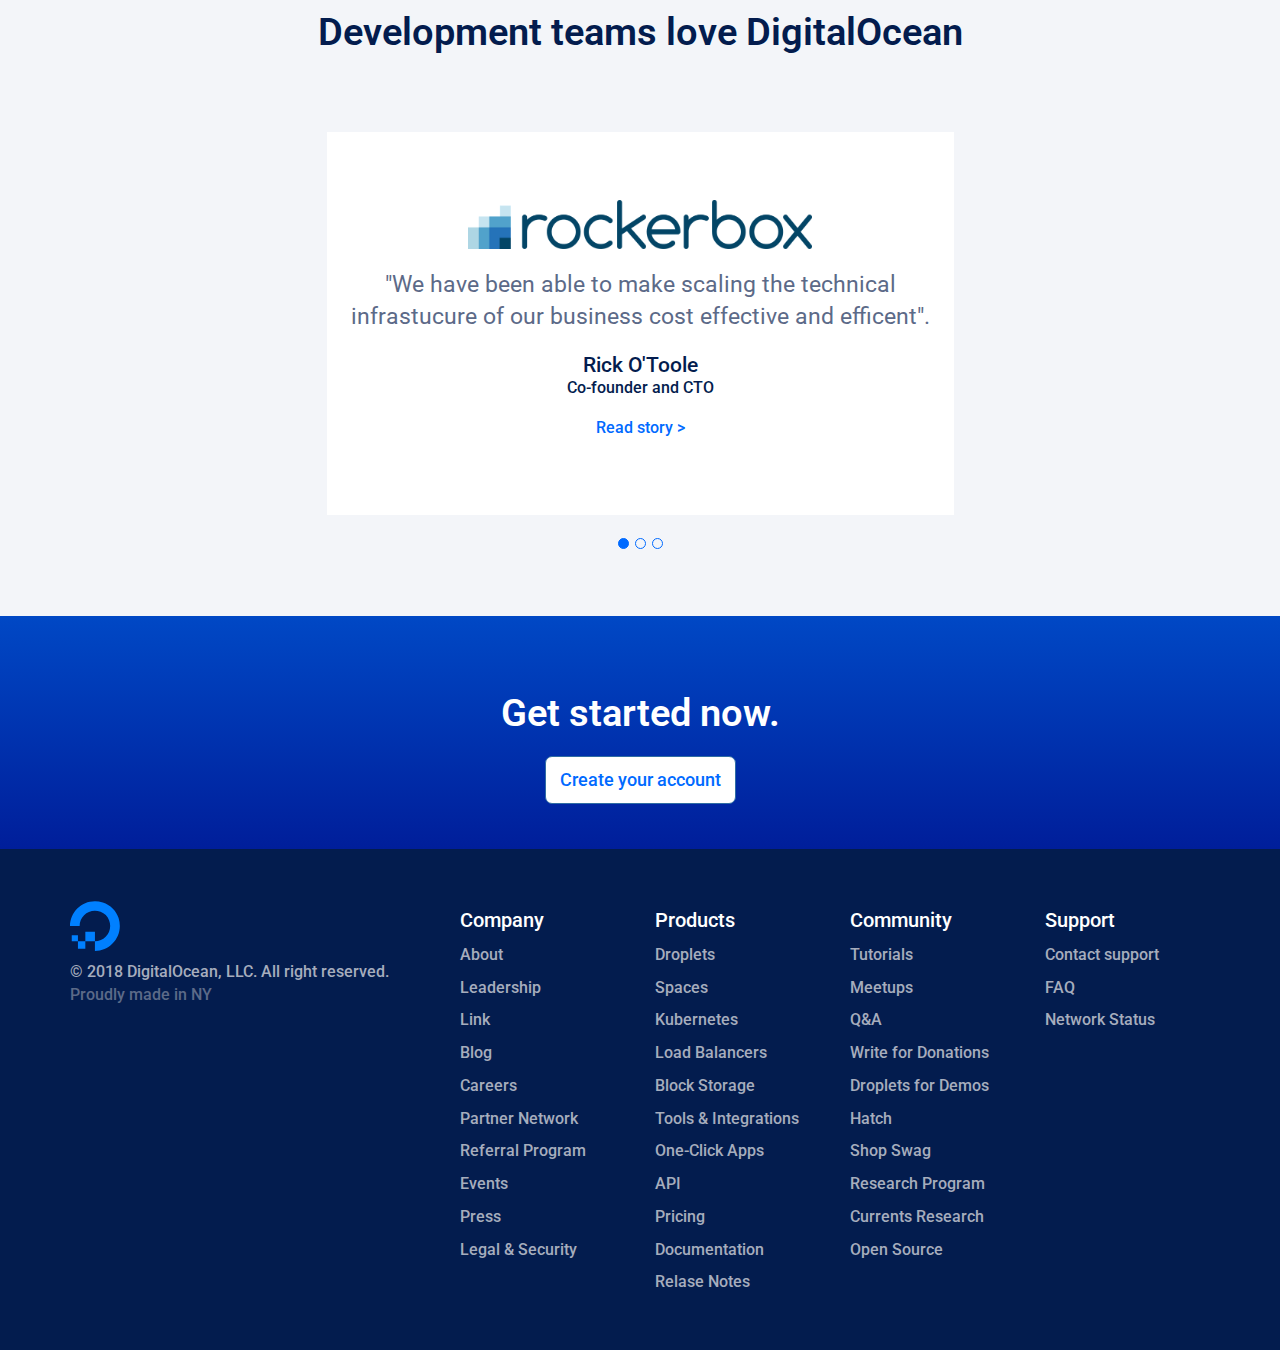
==== commit 4079044c: "Sistemato link footer" ====
--- a/index.html
+++ b/index.html
@@ -531,55 +531,55 @@
                     <div class="col-xs-12 col-sm-6 col-md-2 mar-top-xs-3">
                         <ul>
                             <li>Company</li>
-                            <li>About</li>
-                            <li>Leadership</li>
-                            <li>Link</li>
-                            <li>Blog</li>
-                            <li>Careers</li>
-                            <li>Partner Network</li>
-                            <li>Referral Program</li>
-                            <li>Events</li>
-                            <li>Press</li>
-                            <li>Legal & Security</li>
+                            <li><a href="#">About</a></li>
+                            <li><a href="#">Leadership</a></li>
+                            <li><a href="#">Link</a></li>
+                            <li><a href="#">Blog</a></li>
+                            <li><a href="#">Careers</a></li>
+                            <li><a href="#">Partner Network</a></li>
+                            <li><a href="#">Referral Program</a></li>
+                            <li><a href="#">Events</a></li>
+                            <li><a href="#">Press</a></li>
+                            <li><a href="#">Legal & Security</a></li>
                         </ul>
                     </div>
                     <div class="col-xs-12 col-sm-6 col-md-2 mar-top-xs-3">
                         <ul>
                             <li>Products</li>
-                            <li>Droplets</li>
-                            <li>Spaces</li>
-                            <li>Kubernetes</li>
-                            <li>Load Balancers</li>
-                            <li>Block Storage</li>
-                            <li>Tools & Integrations</li>
-                            <li>One-Click Apps</li>
-                            <li>API</li>
-                            <li>Pricing</li>
-                            <li>Documentation</li>
-                            <li>Relase Notes</li>
+                            <li><a href="#">Droplets</a></li>
+                            <li><a href="#">Spaces</a></li>
+                            <li><a href="#">Kubernetes</a></li>
+                            <li><a href="#">Load Balancers</a></li>
+                            <li><a href="#">Block Storage</a></li>
+                            <li><a href="#">Tools & Integrations</a></li>
+                            <li><a href="#">One-Click Apps</a></li>
+                            <li><a href="#">API</a></li>
+                            <li><a href="#">Pricing</a></li>
+                            <li><a href="#">Documentation</a></li>
+                            <li><a href="#">Relase Notes</a></li>
                         </ul>
                     </div>
                     <div class="col-xs-12 col-sm-6 col-md-2 mar-top5 mar-top-xs-3">
                         <ul>
                             <li>Community</li>
-                            <li>Tutorials</li>
-                            <li>Meetups</li>
-                            <li>Q&A</li>
-                            <li>Write for Donations</li>
-                            <li>Droplets for Demos</li>
-                            <li>Hatch</li>
-                            <li>Shop Swag</li>
-                            <li>Research Program</li>
-                            <li>Currents Research</li>
-                            <li>Open Source</li>
+                            <li><a href="#">Tutorials</a></li>
+                            <li><a href="#">Meetups</a></li>
+                            <li><a href="#">Q&A</a></li>
+                            <li><a href="#">Write for Donations</a></li>
+                            <li><a href="#">Droplets for Demos</a></li>
+                            <li><a href="#">Hatch</a></li>
+                            <li><a href="#">Shop Swag</a></li>
+                            <li><a href="#">Research Program</a></li>
+                            <li><a href="#">Currents Research</a></li>
+                            <li><a href="#">Open Source</a></li>
                         </ul>
                     </div>
                     <div class="col-xs-12 col-sm-6 col-md-2 mar-top5 mar-top-xs-3">
                         <ul>
                             <li>Support</li>
-                            <li>Contact support</li>
-                            <li>FAQ</li>
-                            <li>Network Status</li>
+                            <li><a href="#">Contact support</a></li>
+                            <li><a href="#">FAQ</a></li>
+                            <li><a href="#">Network Status</a></li>
                         </ul>
                     </div>
                 </div>
--- a/css/style.css
+++ b/css/style.css
@@ -475,7 +475,8 @@
 }
 
 #footer-bottom i:hover,
-#footer-bottom li:hover {
+#footer-bottom li:hover,
+#footer-bottom ul>li>a:hover {
     color: white;
 }
 
@@ -485,25 +486,29 @@
     list-style: none;
 }
 
-#footer-bottom li {
+#footer-bottom li,
+#footer-bottom li>a {
     padding: 3% 0;
     font-size: 16px;
     font-weight: 500;
     color: rgb(166, 173, 189);
 }
 
-#footer-bottom li:not(:first-child) {
-    cursor: pointer;
-}
-
 #footer-bottom ul>li:first-child {
     font-size: 20px;
     color: white;
 }
 
+#footer-bottom ul>li>a:hover {
+    text-decoration: none;
+}
+
 .navbar-brand {
     padding: 0;
 }
+
+
+/* Media query */
 
 @media screen and (min-width: 1200px) {
     #jumbotron,
